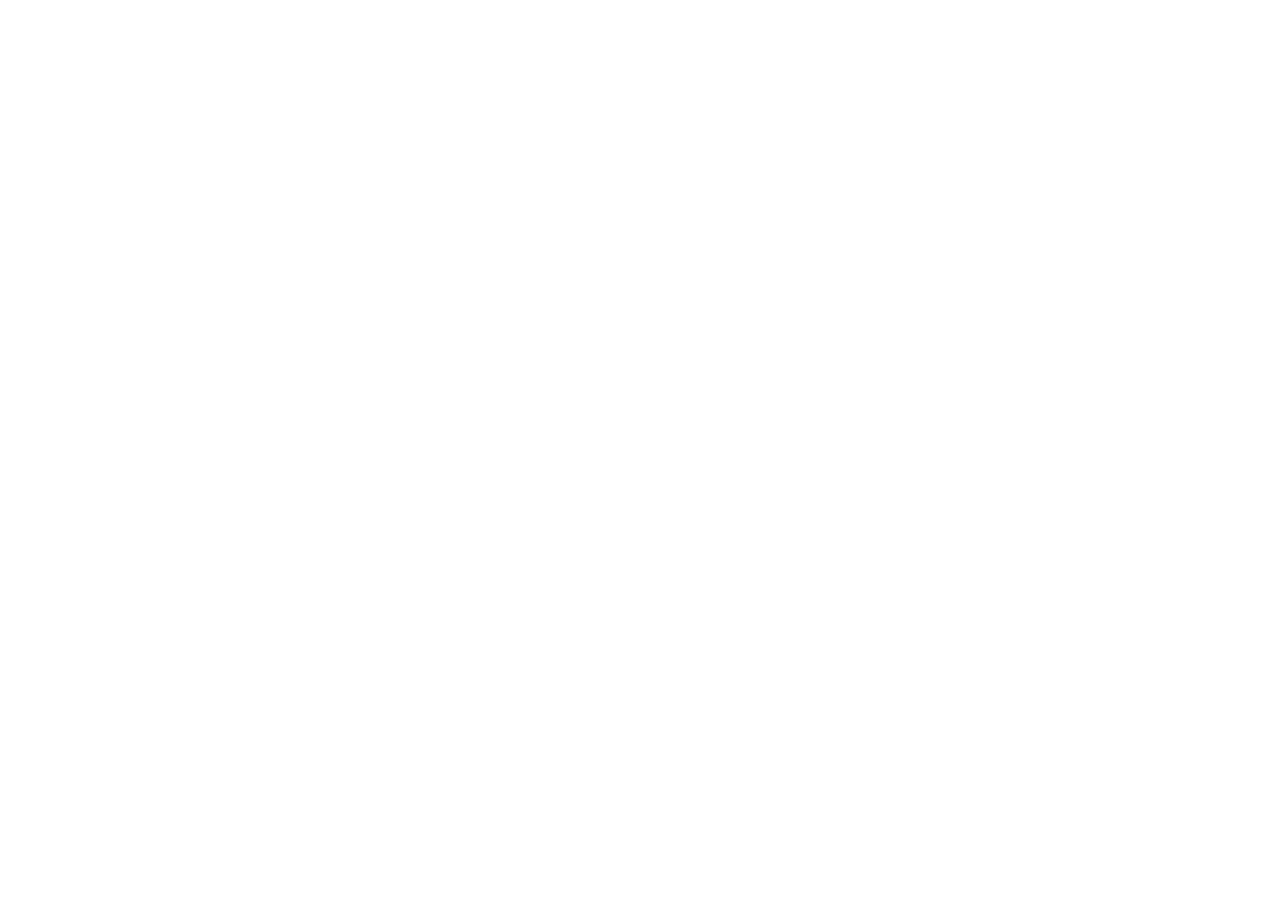
==== index.html @ d7f3b777 "Initial commit" ====
<!DOCTYPE html>
<html lang="en">

<head>
  <meta charset="UTF-8">
  <meta name="viewport" content="width=device-width, initial-scale=1.0">
  <title></title>
  <link rel="stylesheet" href="bootstrap-5.3.3-dist/bootstrap-5.3.3-dist/css/bootstrap.min.css">
  <link rel="stylesheet" href="css/style.min.css">
</head>
<body>
  
<script src="bootstrap-5.3.3-dist/bootstrap-5.3.3-dist/js/bootstrap.bundle.min.js"></script>
</body>
</html>
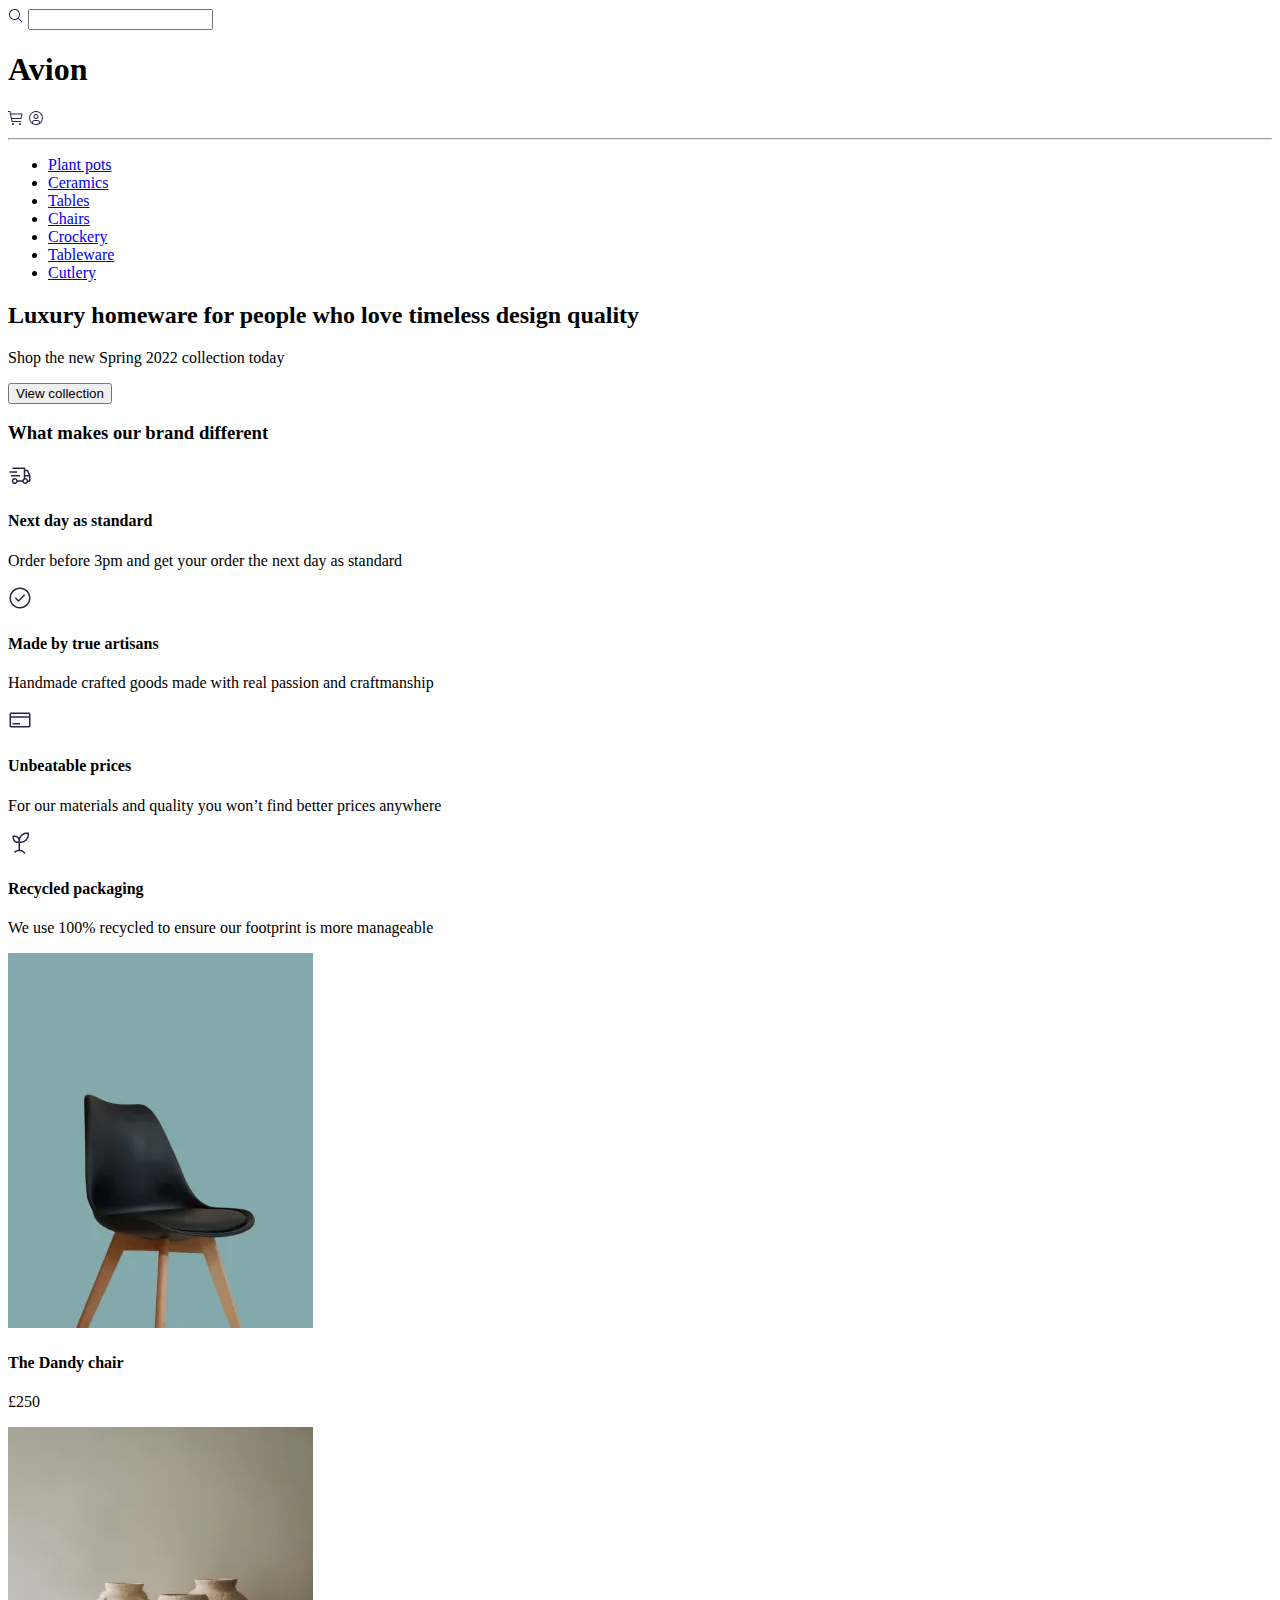
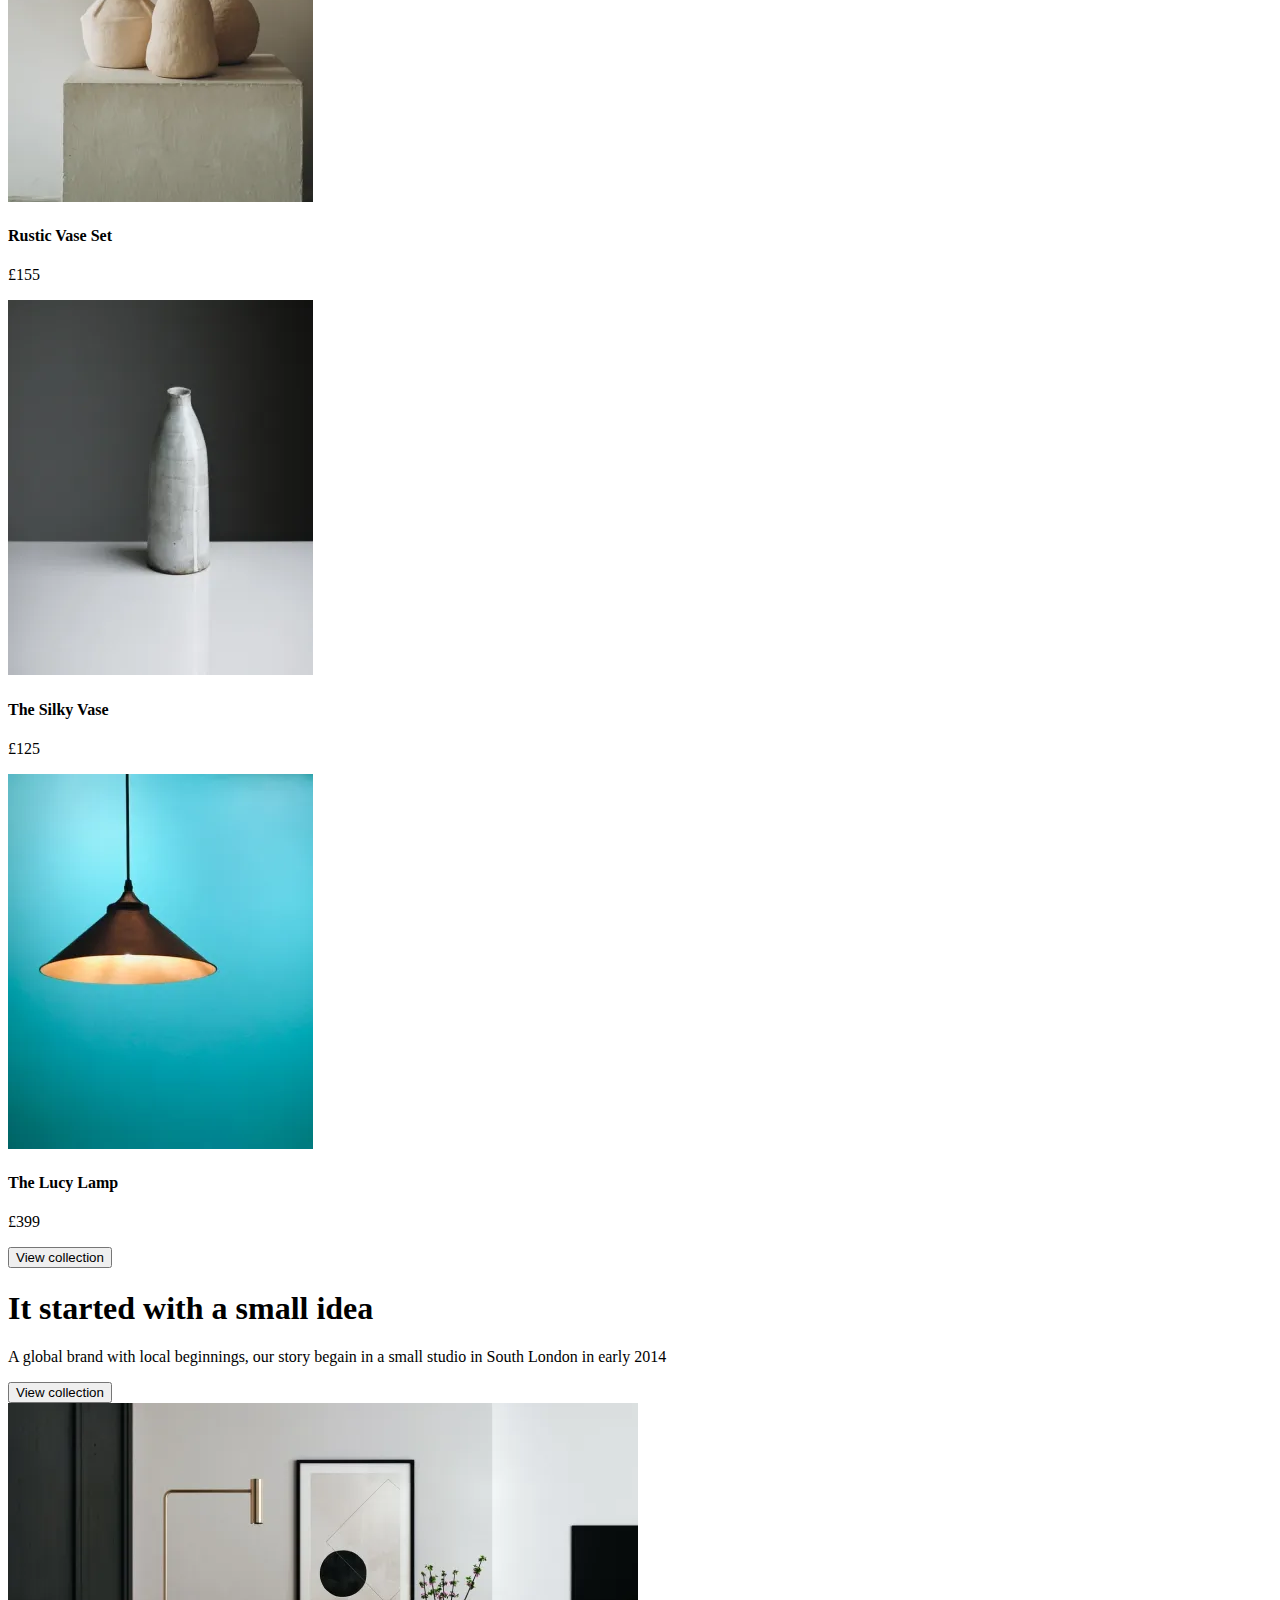
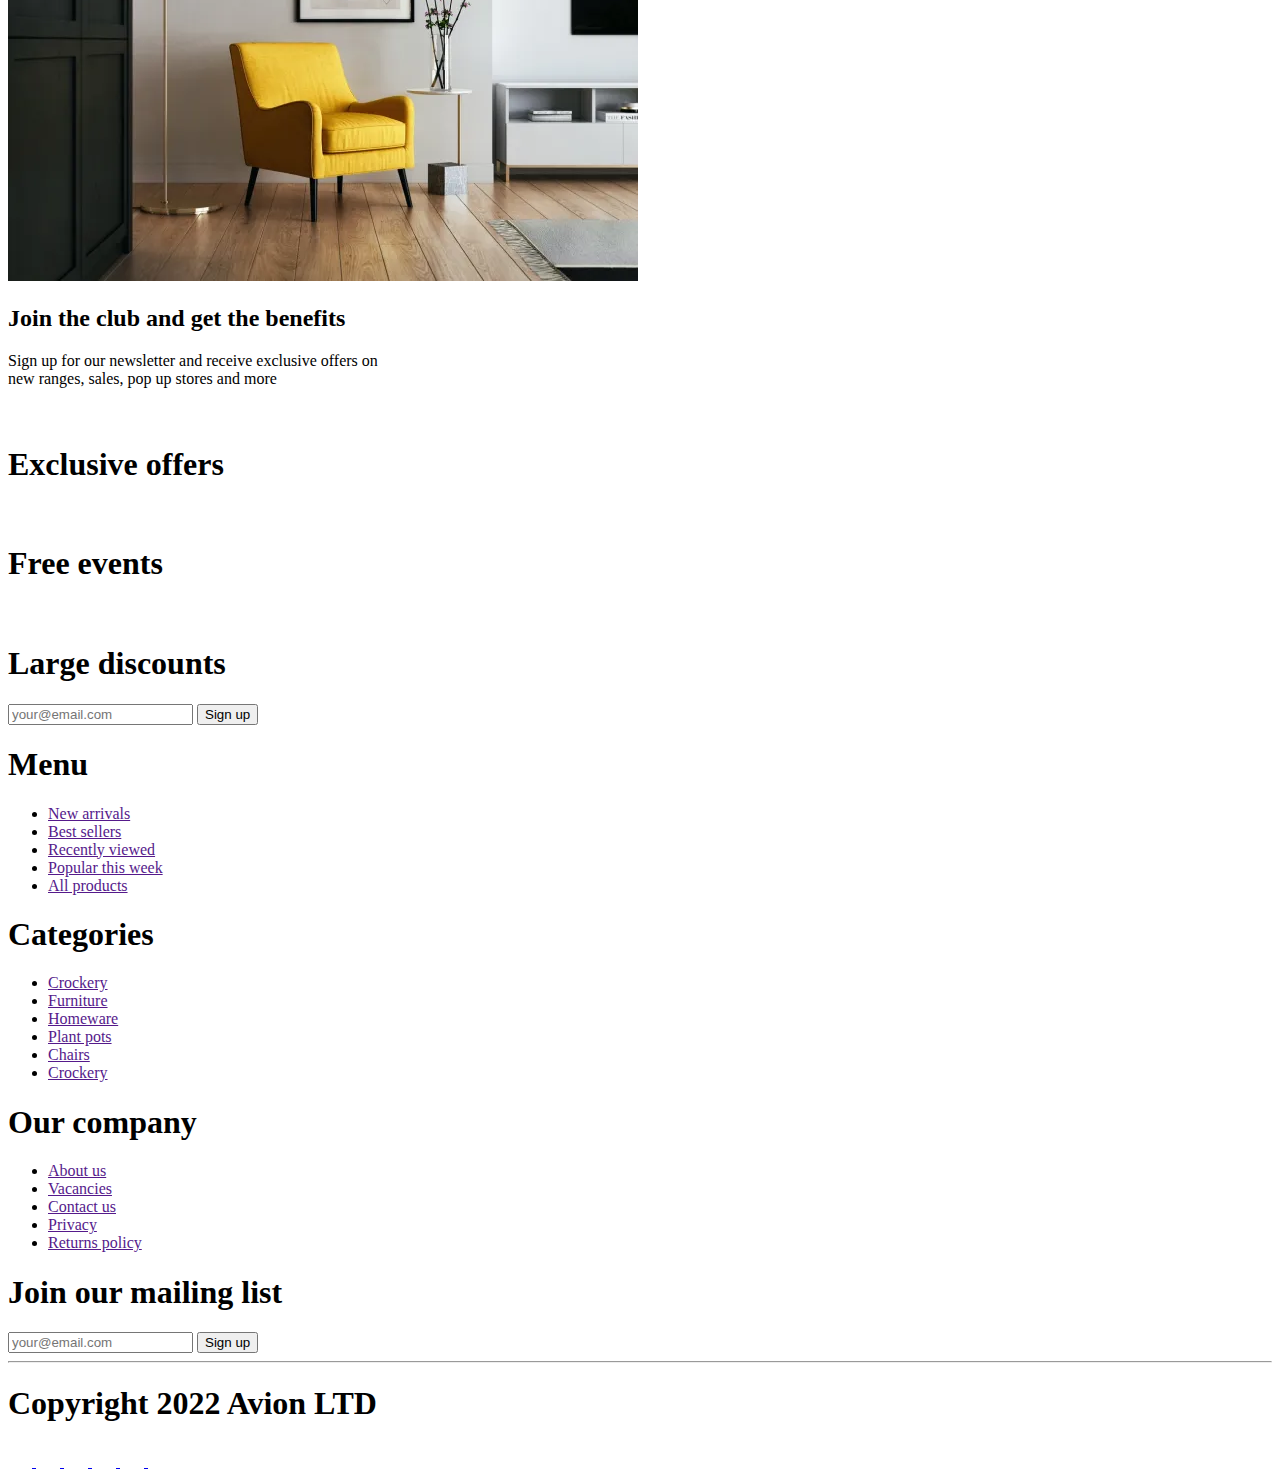
==== commit 6a0bcbf3: "all of them finished" ====
--- a/index.html
+++ b/index.html
@@ -4,12 +4,258 @@
 <head>
   <meta charset="UTF-8">
   <meta name="viewport" content="width=device-width, initial-scale=1.0">
-  <title></title>
+  <title>Avion</title>
+  <link rel="icon" type="image/x-icon" href="./static/images/jpeg/link-logo.jpg">
   <link rel="stylesheet" href="bootstrap-5.3.3-dist/bootstrap-5.3.3-dist/css/bootstrap.min.css">
   <link rel="stylesheet" href="css/style.min.css">
 </head>
 <body>
-  
+  <header>
+    <nav>
+      <div class="nav__top">
+        <div>
+          <img src="./static/images/svg/Search.svg" alt="search">
+          <input type="text">
+        </div>
+        <h1>Avion</h1>
+        <div>
+          <img src="./static/images/svg/Shopping--cart.svg" alt="Shopping-cart">
+          <img src="./static/images/svg/User--avatar.svg" alt="User-avatar">
+        </div>
+      </div>
+      <div class="nav__medium">
+        <hr>
+        <ul class="medium__menu">
+          <li>
+            <a href="#">Plant pots</a>
+          </li>
+          <li>
+            <a href="#">Ceramics</a>
+          </li>
+          <li>
+            <a href="#">Tables</a>
+          </li>
+          <li>
+            <a href="#">Chairs</a>
+          </li>
+          <li>
+            <a href="#">Crockery</a>
+          </li>
+          <li>
+            <a href="#">Tableware</a>
+          </li>
+          <li>
+            <a href="#">Cutlery</a>
+          </li>
+        </ul>
+      </div>
+      <div class="nav__bottom">
+        <div class="bottom__info">
+          <h2 class="info__name">Luxury homeware for people who love timeless design quality</h2>
+          <p class="info__desc">Shop the new Spring 2022 collection today</p>
+          <button class="info__button">View collection</button>
+        </div>
+      </div>
+    </nav>
+  </header>
+  <main>
+    <section>
+      <div class="card1">
+        <h3 class="card1__title">What makes our brand different</h3>
+        <div class="card1__cards">
+          <div class="cards__whole">
+            <img src="./static/images/svg/Delivery.svg" alt="delivery">
+            <h4 class="whole__name">Next day as standard</h4>
+            <p class="whole__desc">Order before 3pm and get your order the next day as standard</p>
+          </div>
+          <div class="cards__whole">
+            <img src="./static/images/svg/Checkmark--outline.svg" alt="checkmark">
+            <h4 class="whole__name">Made by true artisans</h4>
+            <p class="whole__desc">Handmade crafted goods made with real passion and craftmanship</p>
+          </div>
+          <div class="cards__whole">
+            <img src="./static/images/svg/Purchase.svg" alt="purchase">
+            <h4 class="whole__name">Unbeatable prices</h4>
+            <p class="whole__desc">For our materials and quality you won’t find better prices anywhere</p>
+          </div>
+          <div class="cards__whole">
+            <img src="./static/images/svg/Sprout.svg" alt="sprout">
+            <h4 class="whole__name">Recycled packaging</h4>
+            <p class="whole__desc">We use 100% recycled to ensure our footprint is more manageable</p>
+          </div>
+        </div>
+      </div>
+      <div class="card2">
+        <div class="card2__cards">
+          <div class="cards2">
+            <img src="./static/images/webp/card1.webp" alt="card1">
+            <h4 class="cards2__name">The Dandy chair</h4>
+            <p class="cards2__price">£250</p>
+          </div>
+          <div class="cards2">
+            <img src="./static/images/webp/card2.webp" alt="card2">
+            <h4 class="cards2__name">Rustic Vase Set</h4>
+            <p class="cards2__price">£155</p>
+          </div>
+          <div class="cards2">
+            <img src="./static/images/webp/card3.webp" alt="card3">
+            <h4 class="cards2__name">The Silky Vase</h4>
+            <p class="cards2__price">£125</p>
+          </div>
+          <div class="cards2">
+            <img src="./static/images/webp/card4.webp" alt="card4">
+            <h4 class="cards2__name">The Lucy Lamp</h4>
+            <p class="cards2__price">£399</p>
+          </div>
+        </div>
+        <button class="info__button">View collection</button>
+      </div>
+      <div class="card3">
+        <div class="card3__left">
+          <div class="left">
+            <h1 class="left__title">It started with a small idea</h1>
+            <p class="left__desc">A global brand with local beginnings, our story begain in a small studio in South London in early 2014</p>
+            <button class="left__button">View collection</button>
+          </div>
+        </div>
+        <img src="./static/images/webp/ImageBlock.webp" alt="ImageBlock">
+      </div>
+    </section>
+  </main>
+  <footer>
+    <div class="box1">
+      <div class="box1__top">
+        <h2 class="top__name">Join the club and get the benefits</h2>
+        <p class="top__desc">Sign up for our newsletter and receive exclusive offers on  <br>new ranges, sales, pop up stores and more</p>
+        <div class="top__benefits">
+          <div class="benefit">
+            <img src="./static/images/svg/Checkmark--filled.svg" alt="checkmark">
+            <h1>Exclusive offers</h1>
+          </div>
+          <div class="benefit">
+            <img src="./static/images/svg/Checkmark--filled.svg" alt="checkmark">
+            <h1>Free events</h1>
+          </div>
+          <div class="benefit">
+            <img src="./static/images/svg/Checkmark--filled.svg" alt="checkmark">
+            <h1>Large discounts</h1>
+          </div>
+        </div>
+      </div>
+      <div class="box1__bottom">
+        <input class="bottom__input" type="email" placeholder="your@email.com">
+        <button class="bottom__button">Sign up</button>
+      </div>
+    </div>
+    <div class="box2">
+      <div class="box2__top">
+        <div class="top__menus">
+          <div class="menu">
+            <h1 class="menu__title">Menu</h1>
+            <div class="title__categories">
+              <ul class="categorie">
+                <li>
+                  <a class="categorie__info" href="">New arrivals</a>
+                </li>
+                <li>
+                  <a class="categorie__info" href="">Best sellers</a>
+                </li>
+                <li>
+                  <a class="categorie__info" href="">Recently viewed</a>
+                </li>
+                <li>
+                  <a class="categorie__info" href="">Popular this week</a>
+                </li>
+                <li>
+                  <a class="categorie__info" href="">All products</a>
+                </li>
+            </ul>
+            </div>
+          </div>
+          <div class="menu">
+            <h1 class="menu__title">Categories</h1>
+            <div class="title__categories">
+              <ul class="categorie">
+                <li>
+                  <a class="categorie__info" href="">Crockery</a>
+                </li>
+                <li>
+                  <a class="categorie__info" href="">Furniture</a>
+                </li>
+                <li>
+                  <a class="categorie__info" href="">Homeware</a>
+                </li>
+                <li>
+                  <a class="categorie__info" href="">Plant pots</a>
+                </li>
+                <li>
+                  <a class="categorie__info" href="">Chairs</a>
+                </li>
+                <li>
+                  <a class="categorie__info" href="">Crockery</a>
+                </li>
+              </ul>
+            </div>
+          </div>
+          <div class="menu">
+            <h1 class="menu__title">Our company</h1>
+            <div class="title__categories">
+              <ul class="categorie">
+                <li>
+                  <a class="categorie__info" href="">About us</a>
+                </li>
+                <li>
+                  <a class="categorie__info" href="">Vacancies</a>
+                </li>
+                <li>
+                  <a class="categorie__info" href="">Contact us</a>
+                </li>
+                <li>
+                  <a class="categorie__info" href="">Privacy</a>
+                </li>
+                <li>
+                  <a class="categorie__info" href="">Returns policy</a>
+                </li>
+              </ul>
+            </div>
+          </div>
+        </div>
+        <div class="top__login">
+          <h1 class="login__title">Join our mailing list</h1>
+          <div class="searchs">
+            <input class="search" type="email" placeholder="your@email.com">
+            <button class="searchs__button">Sign up</button>
+          </div>
+        </div>
+      </div>
+      <div class="box2__bottom">
+        <hr>
+        <div class="box2__info">
+          <h1 class="box2__info--name">Copyright 2022 Avion LTD</h1>
+          <div class="box2__info--linkss">
+            <a class="links" href="/">
+              <img src="./static/images/svg/linkedin.svg" alt="linkedin">
+            </a>
+            <a class="links" href="/">
+              <img src="./static/images/svg/facebook.svg" alt="faceebook">
+            </a>
+            <a class="links" href="/">
+              <img src="./static/images/svg/instagram.svg" alt="instagram">
+            </a>
+            <a class="links" href="/">
+              <img src="./static/images/svg/skype.svg" alt="skype">
+            </a>
+            <a class="links" href="/">
+              <img src="./static/images/svg/twitter.svg" alt="twitter">
+            </a>
+            <a class="links" href="/">
+              <img src="./static/images/svg/pinterest.svg" alt="pinterest">
+            </a>
+          </div>
+        </div>
+      </div>
+    </div>
+  </footer>
 <script src="bootstrap-5.3.3-dist/bootstrap-5.3.3-dist/js/bootstrap.bundle.min.js"></script>
 </body>
-</html>
+</html>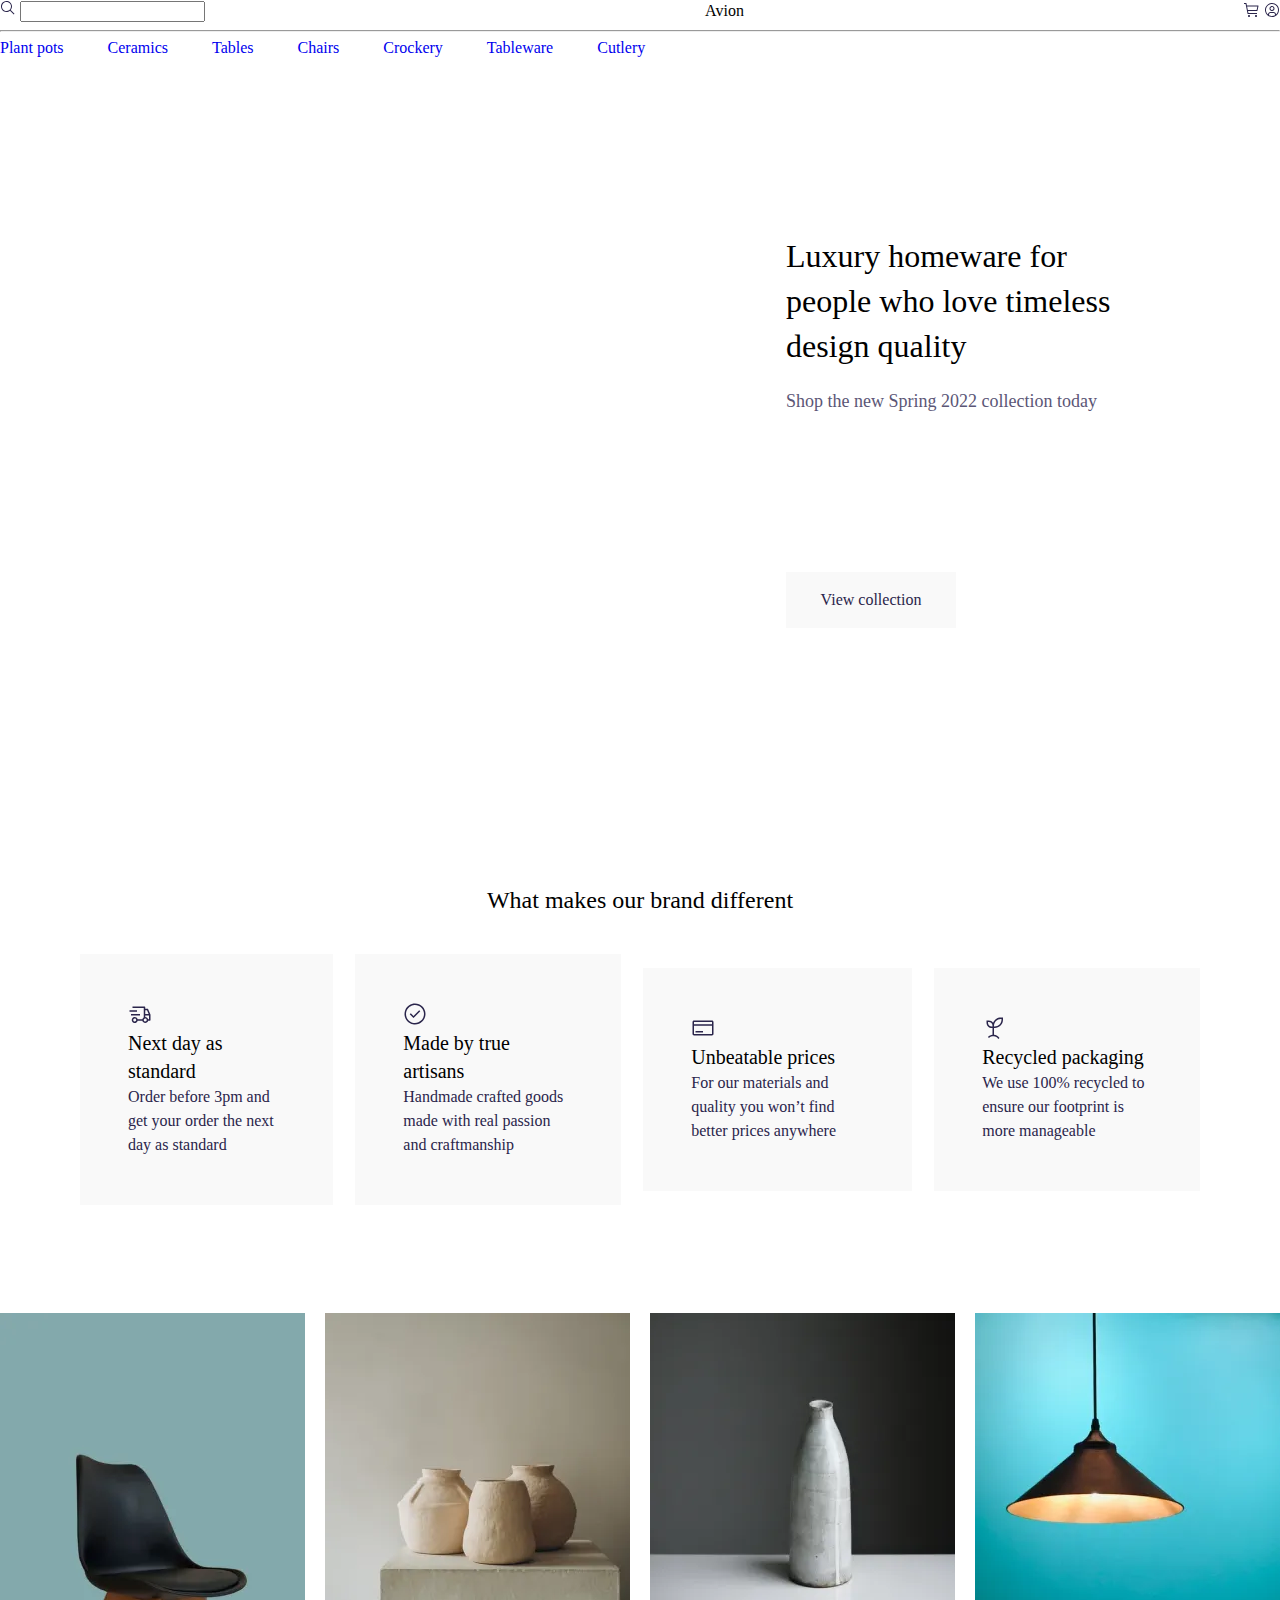
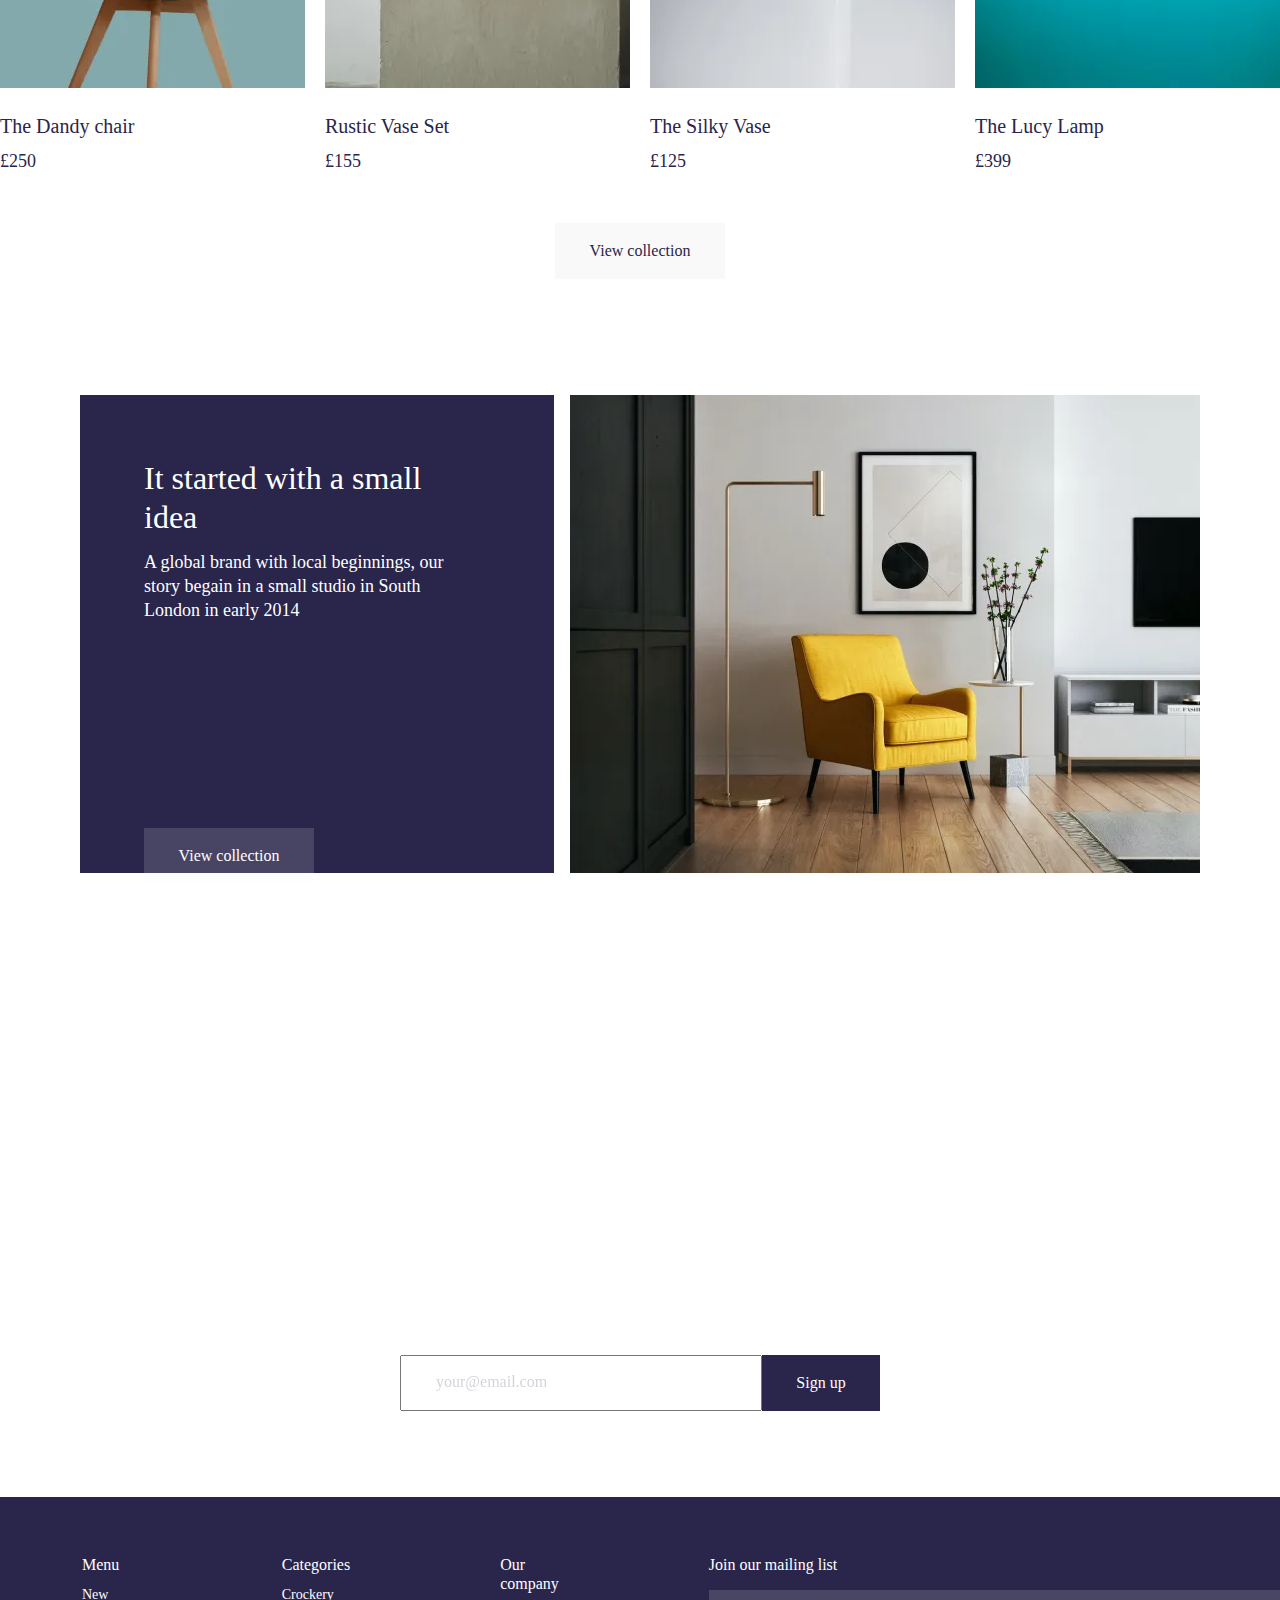
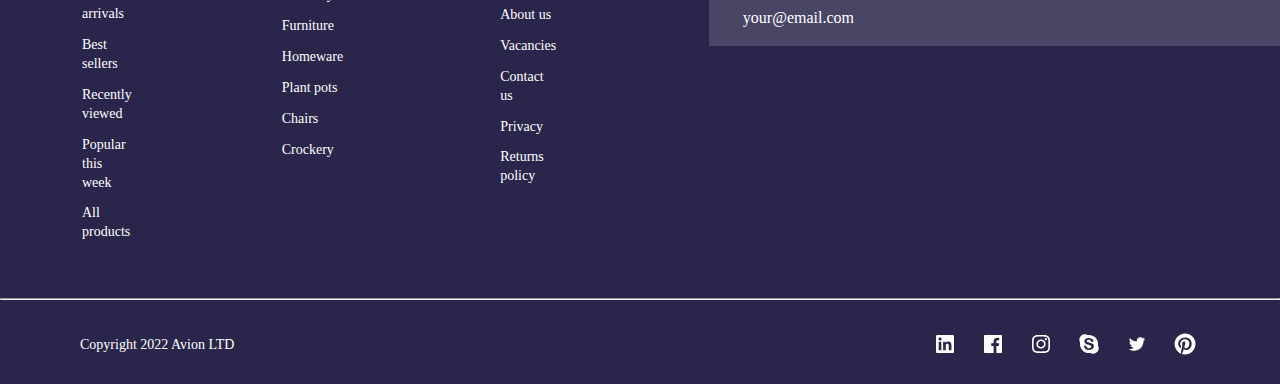
==== commit beccad84: "all of them finished" ====
--- a/index.html
+++ b/index.html
@@ -8,6 +8,7 @@
   <link rel="icon" type="image/x-icon" href="./static/images/jpeg/link-logo.jpg">
   <link rel="stylesheet" href="bootstrap-5.3.3-dist/bootstrap-5.3.3-dist/css/bootstrap.min.css">
   <link rel="stylesheet" href="css/style.min.css">
+  <link rel="stylesheet" href="./min.css">
 </head>
 <body>
   <header>
--- a/min.css
+++ b/min.css
@@ -0,0 +1 @@
+a{text-decoration:none}ul{list-style:none}header .nav__top{display:flex;align-items:center;justify-content:space-between}header .medium__menu{display:flex;align-items:center;gap:44px;text-align:center}header .nav__bottom{background-image:url(https://fastly.picsum.photos/id/866/1440/704.jpg?hmac=eDd3BSGRVkKI5vEROdkd8reEKP5X6rWzuooJuUrnKqo);padding:130px 80px 130px 730px;background-size:cover}header .bottom__info{padding:48px 61px 46px 56px;background:#fff}header .info__name{font-family:"Clash Display";font-size:32px;font-weight:400;line-height:44.8px;margin-bottom:20px}header .info__desc{font-family:"Satoshi";font-size:18px;font-weight:400;line-height:27px;margin-bottom:157px;color:#5b5676}main .card1{padding:80px}main .card1 .card1__title{font-family:"Clash Display";font-size:24px;font-weight:400;line-height:33.6px;text-align:center}main .card1 .card1__cards{display:flex;align-items:center;gap:22px;margin-top:36px}main .card1 .cards__whole{background:#f9f9f9;padding:48px;cursor:pointer}main .card1 .cards__whole:hover{background-color:#e7e5e5}main .card1 .whole__name{font-family:"Clash Display";font-size:20px;font-weight:400;line-height:28px;text-align:left}main .card1 .whole__desc{font-family:"Satoshi";font-size:16px;font-weight:400;line-height:24px;text-align:left;color:#2a254b}main .card2{display:flex;align-items:center;flex-direction:column;padding:28px 80px 56px 80px}main .card2 .card2__cards{display:flex;align-items:center;gap:20px;margin-bottom:48px}main .card2 .cards2__name{font-family:"Clash Display";font-size:20px;font-weight:400;line-height:28px;color:#2a254b;margin-top:24px}main .card2 .cards2{display:flex;flex-direction:column;cursor:pointer}main .card2 .cards2:hover{background-color:#e7e5e5}main .card2 .cards2__price{font-family:"Satoshi";font-size:18px;font-weight:400;line-height:27px;color:#2a254b;margin-top:8px}main .card3{display:flex;align-items:start;gap:16px;padding:60px 80px}main .card3 .card3__left{width:634px;height:478px;background:#2a254b;color:#fff}main .card3 .left{padding:64px 75px 54px 64px}main .card3 .left__title{font-family:"Clash Display";font-size:32px;font-weight:400;line-height:39.36px}main .card3 .left__desc{font-family:"Satoshi";font-size:18px;font-weight:400;line-height:24.3px;margin-top:12px}footer .box1{display:flex;flex-direction:column;align-items:center;background-size:cover;background-image:url(https://fastly.picsum.photos/id/417/1440/444.jpg?blur=5&hmac=gjj5DKJfg815Bcv80H4zrW1w95CCMTrO4pkEM6EVSKA)}footer .box1 .box1__top{color:#fff;padding:97px 473px 40px 473px}footer .box1 .box1__top .top__name{font-family:"Clash Display";font-size:32px;font-weight:400;line-height:44.8px;text-align:center}footer .box1 .box1__top .top__desc{font-family:"Satoshi";font-size:18px;font-weight:400;line-height:27px;margin-top:12px;text-align:center}footer .box1 .box1__top .top__benefits{display:flex;align-items:center;gap:36px;margin-top:30px}footer .box1 .box1__top .top__benefits .benefit{display:flex;align-items:center;gap:8px}footer .box1 .box1__bottom{display:flex;padding:40px 484px 86px 484px;width:Fixed 472px;height:56px}footer .box1 .box1__bottom .bottom__input{width:354px;cursor:pointer}footer .box1 .box1__bottom input::-moz-placeholder{font-family:"Satoshi";font-size:16px;font-weight:400;line-height:21.6px;color:#2a254b;opacity:20%;text-align:left;padding:17px 32px}footer .box1 .box1__bottom input::placeholder{font-family:"Satoshi";font-size:16px;font-weight:400;line-height:21.6px;color:#2a254b;opacity:20%;text-align:left;padding:17px 32px}footer .box1 .box1__bottom .bottom__button{width:118px;padding:16px 32px 16px 32px;gap:10px;background:#2a254b;color:#fff;font-family:"Satoshi";font-size:16px;font-weight:400;line-height:24px;border:none;cursor:pointer}footer .box1 .box1__bottom .bottom__button:hover{background-color:#5b5676}footer .box2{display:flex;flex-direction:column;background:#2a254b;color:#fff}footer .box2 .box2__top{display:flex;padding:58px 83px 48px 82px;gap:150px}footer .box2 .box2__top .top__menus{display:flex;gap:150px}footer .box2 .box2__top .top__menus .menu{display:flex;flex-direction:column;gap:12px}footer .box2 .box2__top .top__menus .menu .menu__title{font-family:"Clash Display";font-size:16px;font-weight:400;line-height:19.68px}footer .box2 .box2__top .top__menus .menu .title__categories .categorie{cursor:pointer;display:flex;flex-direction:column;gap:12px}footer .box2 .box2__top .top__menus .menu .title__categories .categorie li .categorie__info{color:#fff;font-family:"Satoshi";font-size:14px;font-weight:400;line-height:18.9px}footer .box2 .box2__top .top__menus .menu .title__categories .categorie li .categorie__info:hover{text-decoration:underline}footer .box2 .box2__top .top__login{display:flex;flex-direction:column;gap:16px}footer .box2 .box2__top .top__login .login__title{font-family:"Clash Display";font-size:16px;font-weight:400;line-height:19.68px}footer .box2 .box2__top .top__login .searchs{display:flex;height:56px}footer .box2 .box2__top .top__login .searchs .search{width:627px;background:rgba(255,255,255,.1490196078);border:none;cursor:pointer}footer .box2 .box2__top .top__login .searchs .search:hover{background-color:#757188;border:#5b5676 1px solid}footer .box2 .box2__top .top__login .searchs input::-moz-placeholder{font-family:"Satoshi";font-size:16px;font-weight:400;line-height:21.6px;color:#fff;padding:17px 32px}footer .box2 .box2__top .top__login .searchs input::placeholder{font-family:"Satoshi";font-size:16px;font-weight:400;line-height:21.6px;color:#fff;padding:17px 32px}footer .box2 .box2__top .top__login .searchs .searchs__button{width:118px;padding:16px 32px 16px 32px;gap:10px;font-family:"Satoshi";font-size:16px;font-weight:400;line-height:24px;border:none;cursor:pointer}footer .box2 .box2__top .top__login .searchs .searchs__button:hover{background-color:#5b5676;border:#fff 1px solid}footer .box2 .box2__bottom .box2__info{display:flex;align-items:center;padding:24px 83px 25px 80px;justify-content:space-between}footer .box2 .box2__bottom .box2__info .box2__info--name{font-family:"Satoshi";font-size:14px;font-weight:400;line-height:18.9px}footer .box2 .box2__bottom .box2__info .box2__info--linkss{display:flex;align-items:center;gap:24px}footer .box2 .box2__bottom .box2__info .box2__info--linkss .links:hover{border:#757188 2px solid}html,body,div,span,applet,object,iframe,h1,h2,h3,h4,h5,h6,p,blockquote,pre,a,abbr,acronym,address,big,cite,code,del,dfn,em,img,ins,kbd,q,s,samp,small,strike,strong,sub,sup,tt,var,b,u,i,center,dl,dt,dd,ol,ul,li,fieldset,form,label,legend,table,caption,tbody,tfoot,thead,tr,th,td,article,aside,canvas,details,embed,figure,figcaption,footer,header,hgroup,main,menu,nav,output,ruby,section,summary,time,mark,audio,video{margin:0;padding:0;border:0;font-size:100%;font:inherit;vertical-align:baseline}article,aside,details,figcaption,figure,footer,header,hgroup,main,menu,nav,section{display:block}*[hidden]{display:none}body{line-height:1}menu,ol,ul{list-style:none}blockquote,q{quotes:none}blockquote:before,blockquote:after,q:before,q:after{content:"";content:none}table{border-collapse:collapse;border-spacing:0}.info__button{width:170px;height:56px;border:none;background:#f9f9f9;padding:16px 32px 16px 32px;gap:10px;font-family:"Satoshi";font-size:16px;font-weight:400;line-height:24px;cursor:pointer;color:#2a254b}.info__button:hover{border:#5b5676 1px solid}.left__button{width:170px;height:56px;padding:16px 32px 16px 32px;background:rgba(249,249,249,.1490196078);color:#fff;border:none;font-family:"Satoshi";font-size:16px;font-weight:400;line-height:24px;cursor:pointer;margin-top:205px}.left__button:hover{border:#fff 1px solid}/*# sourceMappingURL=style.min.css.map */
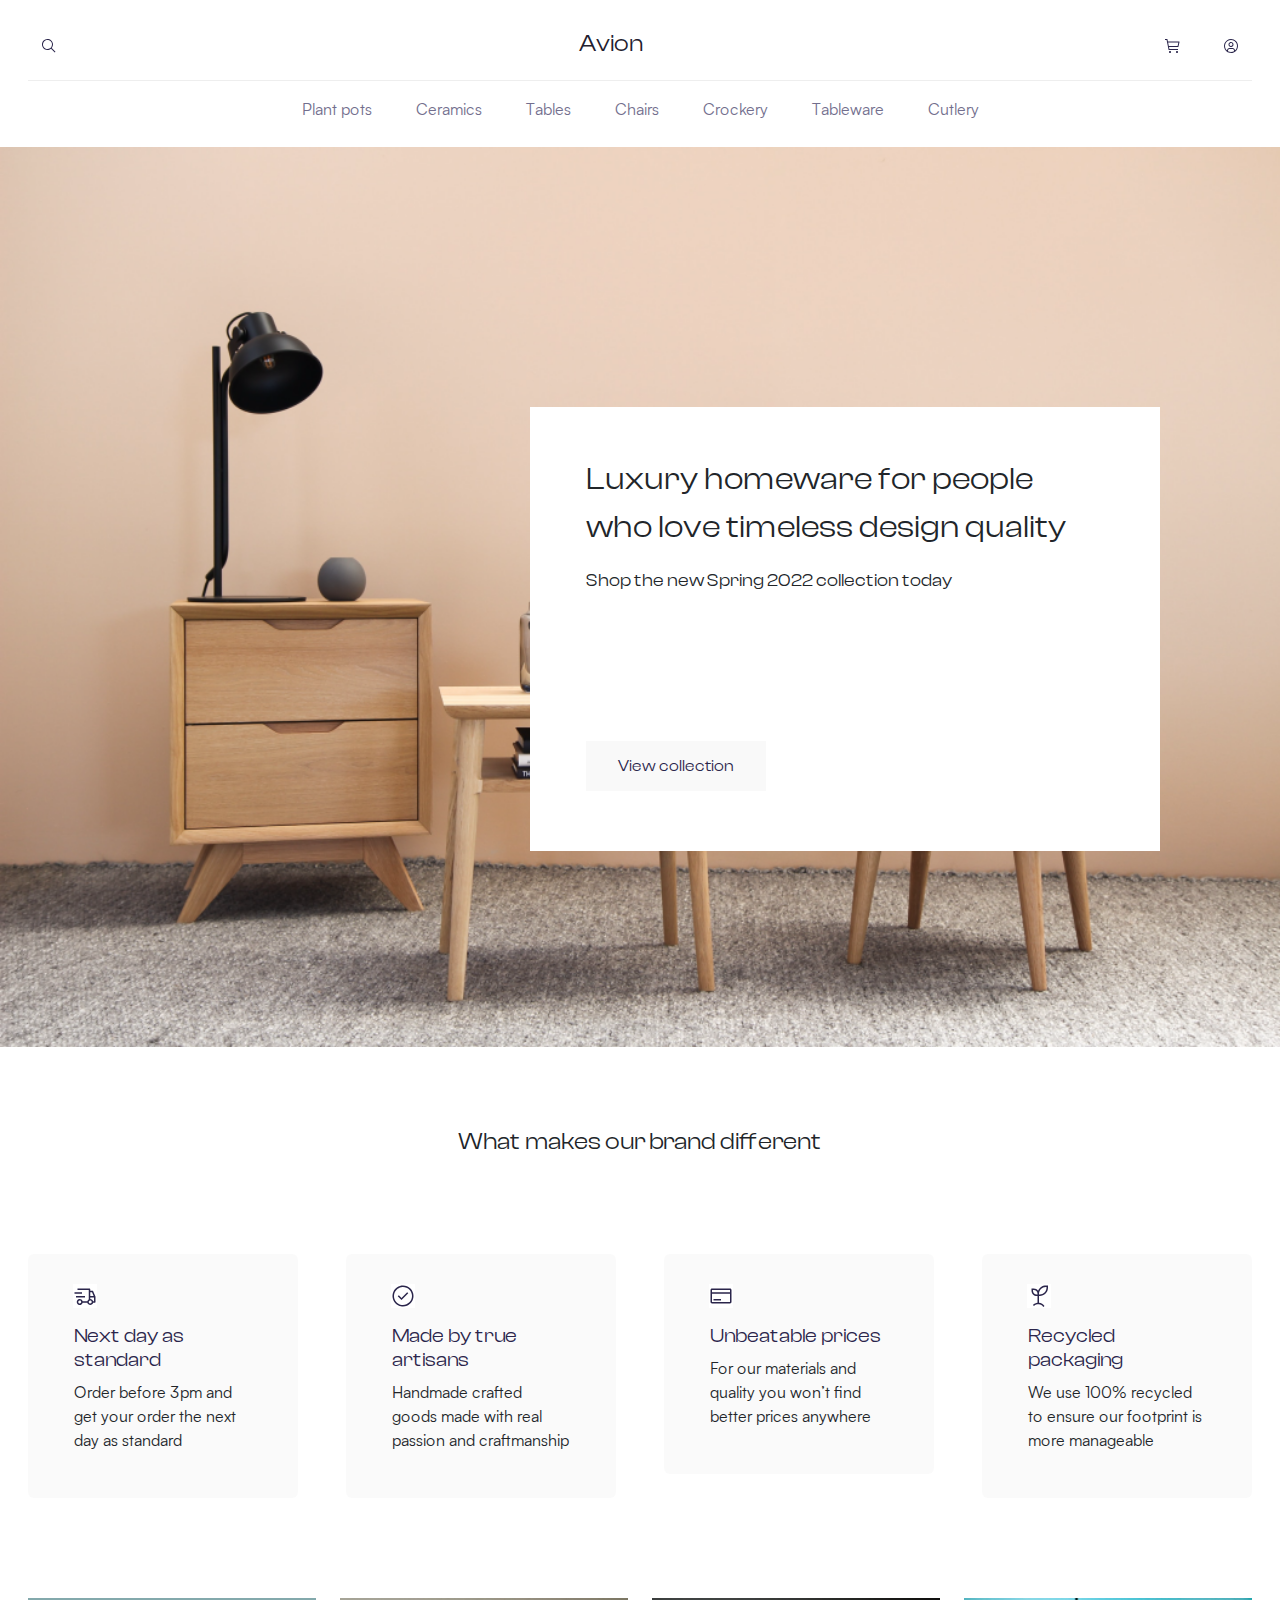
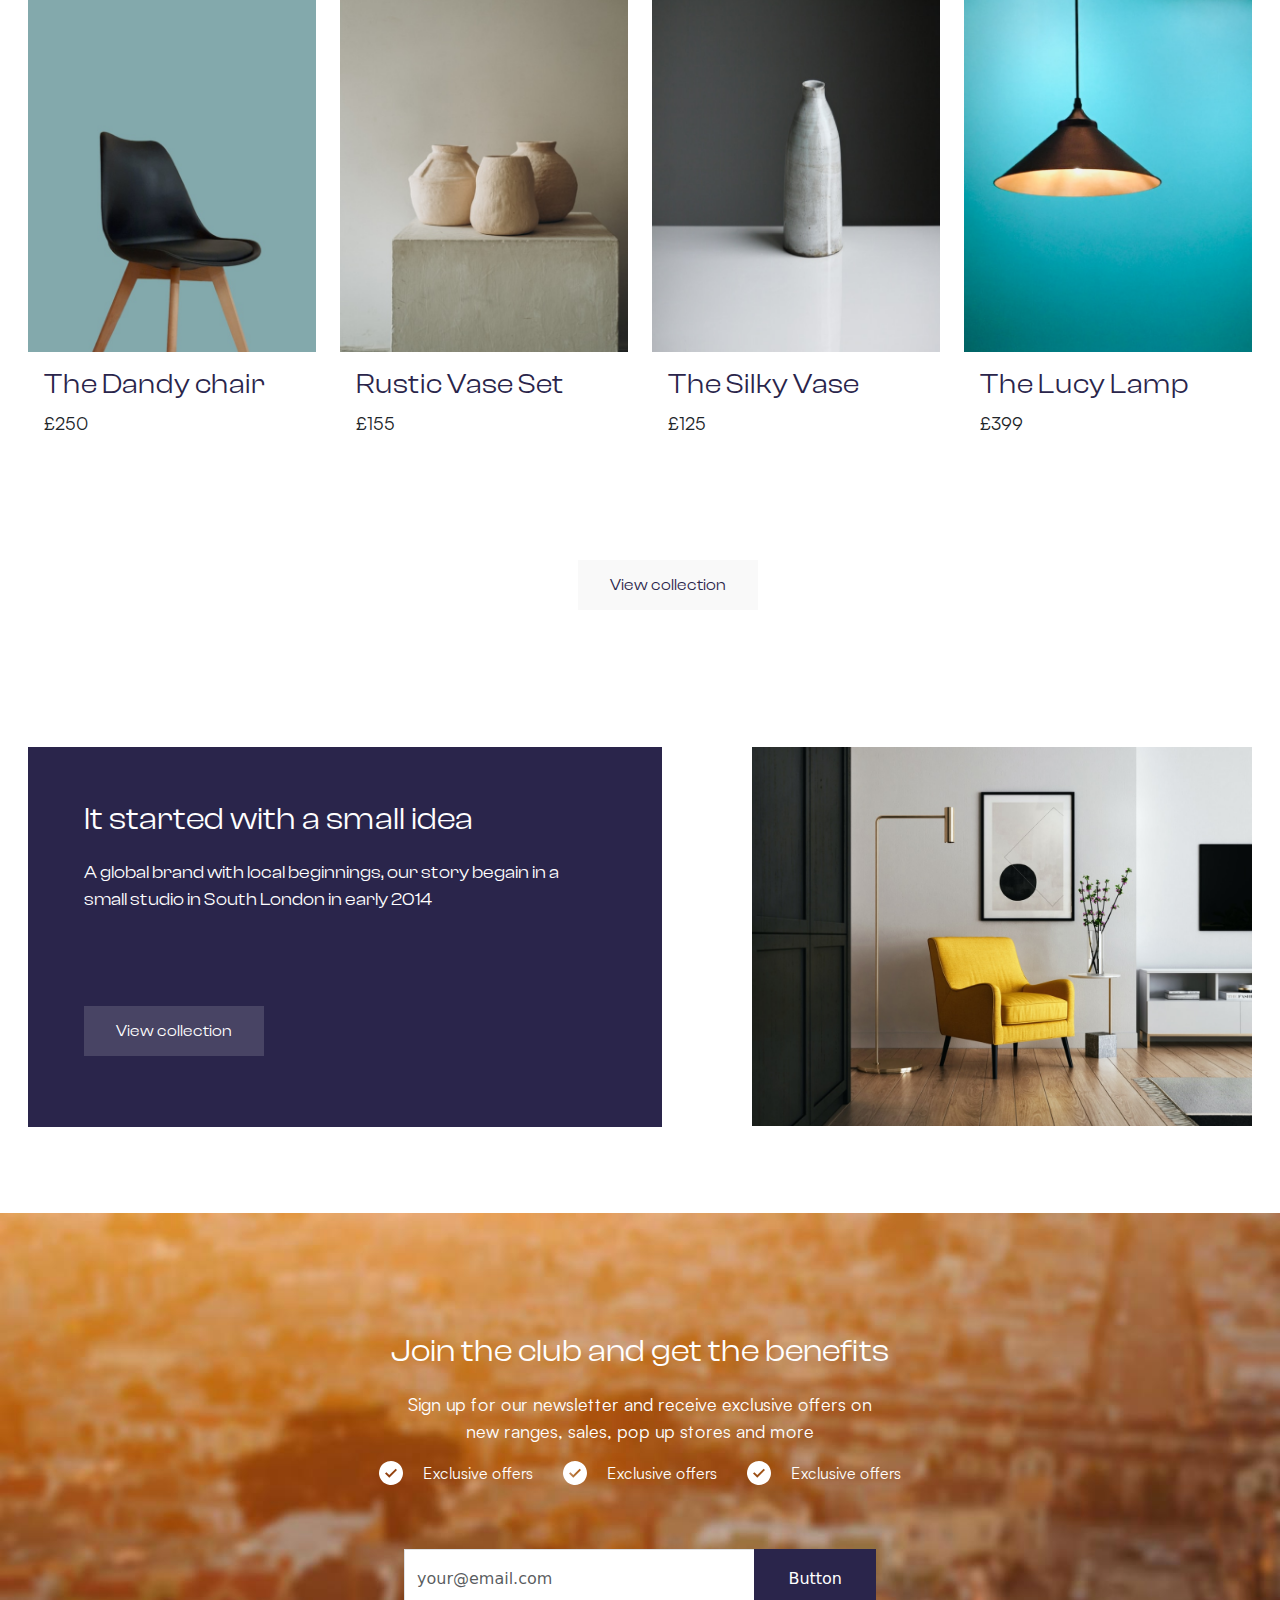
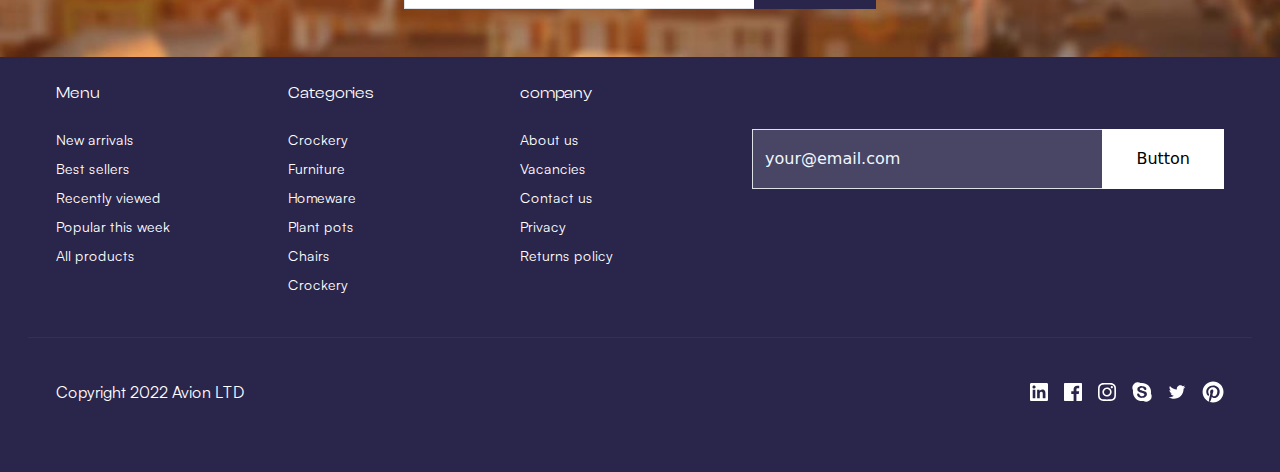
==== commit e1c832b1: "changed" ====
--- a/index.html
+++ b/index.html
@@ -1,262 +1,706 @@
 <!DOCTYPE html>
 <html lang="en">
+  <head>
+    <meta charset="UTF-8" />
+    <meta name="viewport" content="width=device-width, initial-scale=1.0" />
+    <title>Avion</title>
+    <link rel="icon" type="image/x-icon" href="static/img/png/letter-a.png" />
+    <link rel="stylesheet" href="bootstrap-5.3.3-dist/css/bootstrap.min.css" />
+    <link rel="stylesheet" href="css/style.css" />
+  </head>
 
-<head>
-  <meta charset="UTF-8">
-  <meta name="viewport" content="width=device-width, initial-scale=1.0">
-  <title>Avion</title>
-  <link rel="icon" type="image/x-icon" href="./static/images/jpeg/link-logo.jpg">
-  <link rel="stylesheet" href="bootstrap-5.3.3-dist/bootstrap-5.3.3-dist/css/bootstrap.min.css">
-  <link rel="stylesheet" href="css/style.min.css">
-  <link rel="stylesheet" href="./min.css">
-</head>
-<body>
-  <header>
-    <nav>
-      <div class="nav__top">
-        <div>
-          <img src="./static/images/svg/Search.svg" alt="search">
-          <input type="text">
+  <body>
+    <header>
+      <nav>
+        <div class="container">
+          <div class="nav_top d-flex justify-content-between">
+            <div class="nav_top_left">
+              <!-- Button trigger modal -->
+              <button
+                type="button"
+                class="btn"
+                data-bs-toggle="modal"
+                data-bs-target="#exampleModal"
+              >
+                <img src="static/img/svg/Search.svg" alt="logo" />
+              </button>
+
+              <!-- Modal -->
+              <div
+                class="modal fade"
+                id="exampleModal"
+                tabindex="-1"
+                aria-labelledby="exampleModalLabel"
+                aria-hidden="true"
+              >
+                <div class="modal-dialog">
+                  <div class="modal-content">
+                    <div class="modal-header">
+                      <h1 class="modal-title fs-5" id="exampleModalLabel">
+                        Search
+                      </h1>
+                      <button
+                        type="button"
+                        class="btn-close"
+                        data-bs-dismiss="modal"
+                        aria-label="Close"
+                      ></button>
+                    </div>
+                    <div class="modal-body">
+                      <form class="row g-3">
+                        <div class="col-md-12">
+                          <label for="inputEmail4" class="form-label"
+                            >Search</label
+                          >
+                          <input
+                            type="search"
+                            class="form-control"
+                            id="inputEmail4"
+                          />
+                        </div>
+                        <div class="col-12">
+                          <button type="Search" class="btn btn-primary">
+                            Search
+                          </button>
+                        </div>
+                      </form>
+                    </div>
+                  </div>
+                </div>
+              </div>
+            </div>
+            <div class="nav_top_center">
+              <a href="#">Avion</a>
+            </div>
+            <div class="nav_top_right d-flex gap-3">
+              <div class="top_right_left">
+                <div
+                  class="modal fade"
+                  id="exampleModalToggle"
+                  aria-hidden="true"
+                  aria-labelledby="exampleModalToggleLabel"
+                  tabindex="-1"
+                >
+                  <div class="modal-dialog modal-dialog-centered">
+                    <div class="modal-content">
+                      <div class="modal-header">
+                        <h1
+                          class="modal-title fs-5"
+                          id="exampleModalToggleLabel"
+                        >
+                          Modal 1
+                        </h1>
+                        <button
+                          type="button"
+                          class="btn-close"
+                          data-bs-dismiss="modal"
+                          aria-label="Close"
+                        ></button>
+                      </div>
+                      <div class="modal-body">
+                        Show a second modal and hide this one with the button
+                        below.
+                      </div>
+                      <div class="modal-footer">
+                        <button
+                          class="btn btn-primary"
+                          data-bs-target="#exampleModalToggle2"
+                          data-bs-toggle="modal"
+                        >
+                          Open second modal
+                        </button>
+                      </div>
+                    </div>
+                  </div>
+                </div>
+                <button
+                  class="btn"
+                  data-bs-target="#exampleModalToggle"
+                  data-bs-toggle="modal"
+                >
+                  <img
+                    src="static/img/svg/Shopping--cart.svg"
+                    alt="shopping_logo"
+                  />
+                </button>
+              </div>
+              <div class="top_right_right">
+                <!-- Button trigger modal -->
+                <button
+                  type="button"
+                  class="btn"
+                  data-bs-toggle="modal"
+                  data-bs-target="#staticBackdrop"
+                >
+                  <img src="static/img/svg/User--avatar.svg" alt="user" />
+                </button>
+
+                <!-- Modal -->
+                <div
+                  class="modal fade"
+                  id="staticBackdrop"
+                  data-bs-backdrop="static"
+                  data-bs-keyboard="false"
+                  tabindex="-1"
+                  aria-labelledby="staticBackdropLabel"
+                  aria-hidden="true"
+                >
+                  <div class="modal-dialog">
+                    <div class="modal-content">
+                      <div class="modal-header">
+                        <h1 class="modal-title fs-5" id="staticBackdropLabel">
+                          Sign up
+                        </h1>
+                        <button
+                          type="button"
+                          class="btn-close"
+                          data-bs-dismiss="modal"
+                          aria-label="Close"
+                        ></button>
+                      </div>
+                      <div class="modal-body">
+                        <form>
+                          <div class="row mb-3">
+                            <label
+                              for="inputEmail3"
+                              class="col-sm-2 col-form-label"
+                              >Email</label
+                            >
+                            <div class="col-sm-10">
+                              <input
+                                type="email"
+                                class="form-control"
+                                id="inputEmail3"
+                              />
+                            </div>
+                          </div>
+                          <div class="row mb-3">
+                            <label
+                              for="inputPassword3"
+                              class="col-sm-2 col-form-label"
+                              >Password</label
+                            >
+                            <div class="col-sm-10">
+                              <input
+                                type="password"
+                                class="form-control"
+                                id="inputPassword3"
+                              />
+                            </div>
+                          </div>
+                          <div class="row mb-3">
+                            <div class="col-sm-10 offset-sm-2">
+                              <div class="form-check">
+                                <input
+                                  class="form-check-input"
+                                  type="checkbox"
+                                  id="gridCheck1"
+                                />
+                                <label
+                                  class="form-check-label"
+                                  for="gridCheck1"
+                                >
+                                  Example checkbox
+                                </label>
+                              </div>
+                            </div>
+                          </div>
+                          <button type="submit" class="btn btn-primary">
+                            Sign in
+                          </button>
+                        </form>
+                      </div>
+                    </div>
+                  </div>
+                </div>
+              </div>
+            </div>
+          </div>
+          <hr style="color: rgba(26, 25, 25, 0.3)" />
+          <div class="nav_bottom d-flex justify-content-center">
+            <a href="#">Plant pots</a>
+            <a href="#">Ceramics</a>
+            <a href="#">Tables</a>
+            <a href="#">Chairs</a>
+            <a href="#">Crockery</a>
+            <a href="#">Tableware</a>
+            <a href="#">Cutlery</a>
+          </div>
+          <nav class="navbar bg-body fixed-top">
+            <div class="container-fluid">
+              <a class="navbar-brand" href="#">Avion</a>
+              <div class="">
+                <button
+                  type="button"
+                  class="btn"
+                  data-bs-toggle="modal"
+                  data-bs-target="#exampleModal"
+                >
+                  <img src="static/img/svg/Search.svg" alt="logo" />
+                </button>
+                <button
+                  class="navbar-toggler"
+                  type="button"
+                  data-bs-toggle="offcanvas"
+                  data-bs-target="#offcanvasNavbar"
+                  aria-controls="offcanvasNavbar"
+                  aria-label="Toggle navigation"
+                >
+                  <span class="navbar-toggler-icon"></span>
+                </button>
+              </div>
+              <div
+                class="offcanvas offcanvas-end"
+                tabindex="-1"
+                id="offcanvasNavbar"
+                aria-labelledby="offcanvasNavbarLabel"
+              >
+                <div class="offcanvas-header">
+                  <h5 class="offcanvas-title" id="offcanvasNavbarLabel">
+                    Avion
+                  </h5>
+                  <button
+                    type="button"
+                    class="btn-close"
+                    data-bs-dismiss="offcanvas"
+                    aria-label="Close"
+                  ></button>
+                </div>
+
+                <div class="offcanvas-body">
+                  <ul class="navbar-nav d-grid col-2">
+                    <li class="nav-item">
+                      <a class="nav-link" href="#">Ceramics</a>
+                    </li>
+                    <li class="nav-item">
+                      <a class="nav-link" href="#">Tables</a>
+                    </li>
+                    <li class="nav-item">
+                      <a class="nav-link" href="#">Chairs</a>
+                    </li>
+                    <li class="nav-item">
+                      <a class="nav-link" href="#">Crockery</a>
+                    </li>
+                    <li class="nav-item">
+                      <a class="nav-link" href="#">Tableware</a>
+                    </li>
+                    <li class="nav-item">
+                      <a class="nav-link" href="#">Cutlery</a>
+                    </li>
+                    <div class="d-flex">
+                      <button
+                        class="btn"
+                        data-bs-target="#exampleModalToggle"
+                        data-bs-toggle="modal"
+                      >
+                        <img
+                          src="static/img/svg/Shopping--cart.svg"
+                          alt="shopping_logo"
+                        />
+                      </button>
+                      <button
+                        type="button"
+                        class="btn"
+                        data-bs-toggle="modal"
+                        data-bs-target="#staticBackdrop"
+                      >
+                        <img src="static/img/svg/User--avatar.svg" alt="user" />
+                      </button>
+                    </div>
+                  </ul>
+                </div>
+              </div>
+            </div>
+          </nav>
         </div>
-        <h1>Avion</h1>
-        <div>
-          <img src="./static/images/svg/Shopping--cart.svg" alt="Shopping-cart">
-          <img src="./static/images/svg/User--avatar.svg" alt="User-avatar">
+      </nav>
+      <div class="nav_img">
+        <picture>
+          <source type="static/img/png" srcset="static/img/png/img.webp" />
+          <img class="img-fluid" src="static/img/png/img.png" alt="img" />
+        </picture>
+        <div class="container position-relative">
+          <div class="nav_card d-flex flex-column gap-4">
+            <div class="card_text">
+              <p class="p1">
+                Luxury homeware for people <br />
+                who love timeless design quality
+              </p>
+              <p class="p2">Shop the new Spring 2022 collection today</p>
+            </div>
+            <div class="card_button">
+              <a href="#">View collection</a>
+            </div>
+          </div>
         </div>
       </div>
-      <div class="nav__medium">
-        <hr>
-        <ul class="medium__menu">
-          <li>
-            <a href="#">Plant pots</a>
-          </li>
-          <li>
-            <a href="#">Ceramics</a>
-          </li>
-          <li>
-            <a href="#">Tables</a>
-          </li>
-          <li>
-            <a href="#">Chairs</a>
-          </li>
-          <li>
-            <a href="#">Crockery</a>
-          </li>
-          <li>
-            <a href="#">Tableware</a>
-          </li>
-          <li>
-            <a href="#">Cutlery</a>
-          </li>
-        </ul>
-      </div>
-      <div class="nav__bottom">
-        <div class="bottom__info">
-          <h2 class="info__name">Luxury homeware for people who love timeless design quality</h2>
-          <p class="info__desc">Shop the new Spring 2022 collection today</p>
-          <button class="info__button">View collection</button>
+    </header>
+    <main>
+      <div class="container">
+        <div class="cards">
+          <div class="cards_text">
+            <p>What makes our brand different</p>
+          </div>
+          <div class="row row-cols-1 row-cols-xl-4 row-cols-lg-2 mt-5 g-5">
+            <div class="col">
+              <div class="card">
+                <img width="24px" src="static/img/svg/Delivery.svg" alt="img" />
+                <div class="card-body">
+                  <h5 class="card-title">Next day as standard</h5>
+                  <p class="card-text">
+                    Order before 3pm and get your order the next day as standard
+                  </p>
+                </div>
+              </div>
+            </div>
+            <div class="col">
+              <div class="card">
+                <img
+                  width="24px"
+                  src="static/img/svg/Checkmark--outline.svg"
+                  alt="..."
+                />
+                <div class="card-body">
+                  <h5 class="card-title">Made by true artisans</h5>
+                  <p class="card-text">
+                    Handmade crafted goods made with real passion and
+                    craftmanship
+                  </p>
+                </div>
+              </div>
+            </div>
+            <div class="col">
+              <div class="card">
+                <img width="24px" src="static/img/svg/Purchase.svg" alt="..." />
+                <div class="card-body">
+                  <h5 class="card-title">Unbeatable prices</h5>
+                  <p class="card-text">
+                    For our materials and quality you won’t find better prices
+                    anywhere
+                  </p>
+                </div>
+              </div>
+            </div>
+            <div class="col">
+              <div class="card">
+                <img width="24px" src="static/img/svg/Sprout.svg" alt="..." />
+                <div class="card-body">
+                  <h5 class="card-title">Recycled packaging</h5>
+                  <p class="card-text">
+                    We use 100% recycled to ensure our footprint is more
+                    manageable
+                  </p>
+                </div>
+              </div>
+            </div>
+          </div>
+        </div>
+        <div class="cards1">
+          <div class="cards1 row row-cols-2 row-cols-xl-4 row-cols-lg-2">
+            <div class="col">
+              <div class="card">
+                <picture>
+                  <source
+                    type="static/img/png"
+                    srcset="static/img/png/Photo.webp"
+                  />
+                  <img src="static/img/png/Photo.png" alt="img" />
+                </picture>
+                <div class="card-body">
+                  <h5 class="card-title">The Dandy chair</h5>
+                  <p class="card-text">£250</p>
+                </div>
+              </div>
+            </div>
+            <div class="col">
+              <div class="card">
+                <picture>
+                  <source
+                    type="static/img/png"
+                    srcset="static/img/png/Photo.webp"
+                  />
+                  <img src="static/img/png/Photo1.png" alt="img" />
+                </picture>
+                <div class="card-body">
+                  <h5 class="card-title">Rustic Vase Set</h5>
+                  <p class="card-text">£155</p>
+                </div>
+              </div>
+            </div>
+            <div class="col">
+              <div class="card">
+                <picture>
+                  <source
+                    type="static/img/png"
+                    srcset="static/img/png/Photo.webp"
+                  />
+                  <img src="static/img/png/Photo2.png" alt="img" />
+                </picture>
+                <div class="card-body">
+                  <h5 class="card-title">The Silky Vase</h5>
+                  <p class="card-text">£125</p>
+                </div>
+              </div>
+            </div>
+            <div class="col">
+              <div class="card">
+                <picture>
+                  <source
+                    type="static/img/png"
+                    srcset="static/img/png/Photo.webp"
+                  />
+                  <img src="static/img/png/Photo3.png" alt="img" />
+                </picture>
+                <div class="card-body">
+                  <h5 class="card-title">The Lucy Lamp</h5>
+                  <p class="card-text">£399</p>
+                </div>
+              </div>
+            </div>
+          </div>
+          <div class="card_button text-center">
+            <a href="#">View collection</a>
+          </div>
+        </div>
+        <div class="cards2">
+          <div class="cards3 d-flex justify-content-between">
+            <div class="col_1">
+              <div class="nav_card1 d-flex flex-column gap-4 position-relative">
+                <div class="card_text">
+                  <p class="p1">It started with a small idea</p>
+                  <p class="p2">
+                    A global brand with local beginnings, our story begain in a
+                    <br />
+                    small studio in South London in early 2014
+                  </p>
+
+                  <div class="card_button">
+                    <a href="#">View collection</a>
+                  </div>
+                </div>
+              </div>
+            </div>
+            <div class="col_2">
+              <picture>
+                <source
+                  type="static/img/png"
+                  srcset="static/img/png/ImageBlock.webp"
+                />
+                <img src="static/img/png/ImageBlock.png" alt="img" />
+              </picture>
+            </div>
+          </div>
         </div>
       </div>
-    </nav>
-  </header>
-  <main>
-    <section>
-      <div class="card1">
-        <h3 class="card1__title">What makes our brand different</h3>
-        <div class="card1__cards">
-          <div class="cards__whole">
-            <img src="./static/images/svg/Delivery.svg" alt="delivery">
-            <h4 class="whole__name">Next day as standard</h4>
-            <p class="whole__desc">Order before 3pm and get your order the next day as standard</p>
-          </div>
-          <div class="cards__whole">
-            <img src="./static/images/svg/Checkmark--outline.svg" alt="checkmark">
-            <h4 class="whole__name">Made by true artisans</h4>
-            <p class="whole__desc">Handmade crafted goods made with real passion and craftmanship</p>
-          </div>
-          <div class="cards__whole">
-            <img src="./static/images/svg/Purchase.svg" alt="purchase">
-            <h4 class="whole__name">Unbeatable prices</h4>
-            <p class="whole__desc">For our materials and quality you won’t find better prices anywhere</p>
-          </div>
-          <div class="cards__whole">
-            <img src="./static/images/svg/Sprout.svg" alt="sprout">
-            <h4 class="whole__name">Recycled packaging</h4>
-            <p class="whole__desc">We use 100% recycled to ensure our footprint is more manageable</p>
+      <div class="card_4">
+        <picture>
+          <source srcset="static/img/png/footer.webp" type="img/webp" />
+          <img
+            height="444px"
+            src="static/img/png/footer.jpg"
+            type="img/jpg"
+            alt="img"
+          />
+        </picture>
+        <div class="block">
+          <div class="card_4 d-flex flex-column text-center">
+            <p class="p1">Join the club and get the benefits</p>
+            <p class="p2">
+              Sign up for our newsletter and receive exclusive offers on <br />
+              new ranges, sales, pop up stores and more
+            </p>
+            <div class="text_1 d-flex justify-content-center mt-">
+              <p>
+                <img src="static/img/svg/Vector.svg" alt="icon" />Exclusive
+                offers
+              </p>
+              <p>
+                <img src="static/img/svg/Vector.svg" alt="icon" />Exclusive
+                offers
+              </p>
+              <p>
+                <img src="static/img/svg/Vector.svg" alt="icon" />Exclusive
+                offers
+              </p>
+            </div>
+            <div class="input-group mt-5">
+              <input
+                type="text"
+                class="form-control"
+                placeholder="your@email.com"
+                aria-label="Recipient's username"
+                aria-describedby="button-addon2"
+              />
+              <button
+                class="btn btn-outline-secondary"
+                type="button"
+                id="button-addon2"
+              >
+                Button
+              </button>
+            </div>
           </div>
         </div>
       </div>
-      <div class="card2">
-        <div class="card2__cards">
-          <div class="cards2">
-            <img src="./static/images/webp/card1.webp" alt="card1">
-            <h4 class="cards2__name">The Dandy chair</h4>
-            <p class="cards2__price">£250</p>
-          </div>
-          <div class="cards2">
-            <img src="./static/images/webp/card2.webp" alt="card2">
-            <h4 class="cards2__name">Rustic Vase Set</h4>
-            <p class="cards2__price">£155</p>
-          </div>
-          <div class="cards2">
-            <img src="./static/images/webp/card3.webp" alt="card3">
-            <h4 class="cards2__name">The Silky Vase</h4>
-            <p class="cards2__price">£125</p>
-          </div>
-          <div class="cards2">
-            <img src="./static/images/webp/card4.webp" alt="card4">
-            <h4 class="cards2__name">The Lucy Lamp</h4>
-            <p class="cards2__price">£399</p>
+    </main>
+
+    <footer>
+      <div class="container">
+        <div class="footer_top">
+          <div class="container">
+            <div class="row">
+              <div class="col d-flex flex-column gap-2">
+                <p>Menu</p>
+                <a href="#">New arrivals</a>
+                <a href="#">Best sellers</a>
+                <a href="#">Recently viewed</a>
+                <a href="#">Popular this week</a>
+                <a href="#">All products</a>
+              </div>
+              <div class="col d-flex flex-column gap-2">
+                <p>Categories</p>
+                <a href="#">Crockery</a>
+                <a href="#">Furniture</a>
+                <a href="#">Homeware</a>
+                <a href="#">Plant pots </a>
+                <a href="#">Chairs</a>
+                <a href="#">Crockery</a>
+              </div>
+              <div class="col d-flex flex-column gap-2">
+                <p>company</p>
+                <a href="#">About us</a>
+                <a href="#">Vacancies</a>
+                <a href="#">Contact us</a>
+                <a href="#">Privacy </a>
+                <a href="#">Returns policy</a>
+              </div>
+              <div class="col d-flex flex-column">
+                <div class="input-group mt-5">
+                  <input
+                    type="text"
+                    class="form-control"
+                    placeholder="your@email.com"
+                    aria-label="Recipient's username"
+                    aria-describedby="button-addon2"
+                  />
+                  <button
+                    class="btn btn-outline-secondary"
+                    type="button"
+                    id="button-addon2"
+                  >
+                    Button
+                  </button>
+                </div>
+              </div>
+            </div>
           </div>
         </div>
-        <button class="info__button">View collection</button>
-      </div>
-      <div class="card3">
-        <div class="card3__left">
-          <div class="left">
-            <h1 class="left__title">It started with a small idea</h1>
-            <p class="left__desc">A global brand with local beginnings, our story begain in a small studio in South London in early 2014</p>
-            <button class="left__button">View collection</button>
-          </div>
-        </div>
-        <img src="./static/images/webp/ImageBlock.webp" alt="ImageBlock">
-      </div>
-    </section>
-  </main>
-  <footer>
-    <div class="box1">
-      <div class="box1__top">
-        <h2 class="top__name">Join the club and get the benefits</h2>
-        <p class="top__desc">Sign up for our newsletter and receive exclusive offers on  <br>new ranges, sales, pop up stores and more</p>
-        <div class="top__benefits">
-          <div class="benefit">
-            <img src="./static/images/svg/Checkmark--filled.svg" alt="checkmark">
-            <h1>Exclusive offers</h1>
-          </div>
-          <div class="benefit">
-            <img src="./static/images/svg/Checkmark--filled.svg" alt="checkmark">
-            <h1>Free events</h1>
-          </div>
-          <div class="benefit">
-            <img src="./static/images/svg/Checkmark--filled.svg" alt="checkmark">
-            <h1>Large discounts</h1>
+        <hr style="color: rgba(78, 77, 147, 1)" />
+        <div class="footer_bottom">
+          <div class="container">
+            <div class="footer_card d-flex justify-content-between">
+              <div class="left">
+                <p>Copyright 2022 Avion LTD</p>
+              </div>
+              <div class="right d-flex gap-3">
+                <a href="#"
+                  ><svg
+                    width="18"
+                    height="18"
+                    viewBox="0 0 18 18"
+                    fill="none"
+                    xmlns="http://www.w3.org/2000/svg"
+                  >
+                    <path
+                      d="M16.65 0H1.35C0.6 0 0 0.6 0 1.275V16.65C0 17.325 0.6 17.925 1.35 17.925H16.65C17.4 17.925 18 17.325 18 16.65V1.275C18 0.6 17.4 0 16.65 0ZM5.325 15.3H2.7V6.75H5.325V15.3ZM4.05 5.55C3.225 5.55 2.475 4.875 2.475 3.975C2.475 3.075 3.15 2.4 4.05 2.4C4.875 2.4 5.625 3.075 5.625 3.975C5.625 4.875 4.875 5.55 4.05 5.55ZM15.375 15.225H12.75V11.025C12.75 10.05 12.75 8.7 11.325 8.7C9.9 8.7 9.75 9.825 9.75 10.875V15.15H7.125V6.75H9.6V7.875H9.675C10.05 7.2 10.95 6.45 12.225 6.45C14.925 6.45 15.45 8.25 15.45 10.575V15.225H15.375Z"
+                      fill="white"
+                    />
+                  </svg>
+                </a>
+                <a href="#"
+                  ><svg
+                    width="18"
+                    height="18"
+                    viewBox="0 0 18 18"
+                    fill="none"
+                    xmlns="http://www.w3.org/2000/svg"
+                  >
+                    <path
+                      d="M17.0025 0H0.9975C0.733553 0.00196251 0.480974 0.107686 0.29433 0.29433C0.107686 0.480974 0.00196251 0.733553 0 0.9975V17.0025C0.00196251 17.2664 0.107686 17.519 0.29433 17.7057C0.480974 17.8923 0.733553 17.998 0.9975 18H9.615V11.04H7.275V8.3175H9.615V6.315C9.615 3.99 11.0325 2.7225 13.1175 2.7225C13.815 2.7225 14.5125 2.7225 15.21 2.8275V5.25H13.7775C12.645 5.25 12.4275 5.79 12.4275 6.5775V8.31H15.1275L14.775 11.0325H12.4275V18H17.0025C17.2664 17.998 17.519 17.8923 17.7057 17.7057C17.8923 17.519 17.998 17.2664 18 17.0025V0.9975C17.998 0.733553 17.8923 0.480974 17.7057 0.29433C17.519 0.107686 17.2664 0.00196251 17.0025 0Z"
+                      fill="white"
+                    />
+                  </svg>
+                </a>
+                <a href="#"
+                  ><svg
+                    width="18"
+                    height="18"
+                    viewBox="0 0 18 18"
+                    fill="none"
+                    xmlns="http://www.w3.org/2000/svg"
+                  >
+                    <path
+                      d="M13.8042 5.2758C14.4007 5.2758 14.8842 4.79227 14.8842 4.1958C14.8842 3.59933 14.4007 3.1158 13.8042 3.1158C13.2077 3.1158 12.7242 3.59933 12.7242 4.1958C12.7242 4.79227 13.2077 5.2758 13.8042 5.2758Z"
+                      fill="white"
+                    />
+                    <path
+                      d="M9 4.37835C8.08592 4.37835 7.19237 4.64941 6.43235 5.15724C5.67232 5.66507 5.07995 6.38688 4.73015 7.23137C4.38035 8.07587 4.28883 9.00513 4.46715 9.90164C4.64548 10.7982 5.08565 11.6217 5.732 12.268C6.37835 12.9144 7.20185 13.3545 8.09836 13.5328C8.99487 13.7112 9.92413 13.6196 10.7686 13.2698C11.6131 12.92 12.3349 12.3277 12.8428 11.5677C13.3506 10.8076 13.6217 9.91408 13.6217 9C13.6217 7.77426 13.1347 6.59873 12.268 5.732C11.4013 4.86527 10.2257 4.37835 9 4.37835ZM9 12C8.40666 12 7.82664 11.8241 7.33329 11.4944C6.83994 11.1648 6.45542 10.6962 6.22836 10.1481C6.0013 9.59987 5.94189 8.99667 6.05764 8.41473C6.1734 7.83279 6.45912 7.29824 6.87868 6.87868C7.29824 6.45912 7.83279 6.1734 8.41473 6.05764C8.99667 5.94189 9.59987 6.0013 10.1481 6.22836C10.6962 6.45542 11.1648 6.83994 11.4944 7.33329C11.8241 7.82664 12 8.40666 12 9C12 9.79565 11.6839 10.5587 11.1213 11.1213C10.5587 11.6839 9.79565 12 9 12Z"
+                      fill="white"
+                    />
+                    <path
+                      d="M9 1.62165C11.4031 1.62165 11.6878 1.6308 12.6368 1.67415C13.2075 1.68094 13.7728 1.78577 14.308 1.98405C14.6961 2.13381 15.0486 2.36316 15.3428 2.65732C15.6369 2.95149 15.8663 3.30398 16.016 3.6921C16.2143 4.22731 16.3191 4.79261 16.3259 5.36333C16.3692 6.3123 16.3784 6.597 16.3784 9.00007C16.3784 11.4031 16.3693 11.6878 16.3259 12.6368C16.3191 13.2075 16.2143 13.7728 16.016 14.3081C15.8663 14.6962 15.6369 15.0487 15.3428 15.3428C15.0486 15.637 14.6961 15.8663 14.308 16.0161C13.7728 16.2144 13.2075 16.3192 12.6368 16.326C11.6879 16.3693 11.4033 16.3785 9 16.3785C6.5967 16.3785 6.31215 16.3694 5.36325 16.326C4.79253 16.3192 4.22723 16.2144 3.69202 16.0161C3.3039 15.8663 2.95142 15.637 2.65725 15.3428C2.36308 15.0487 2.13374 14.6962 1.98397 14.3081C1.78569 13.7728 1.68087 13.2075 1.67408 12.6368C1.6308 11.6878 1.62157 11.4031 1.62157 9.00007C1.62157 6.597 1.63072 6.3123 1.67408 5.36333C1.68087 4.79261 1.78569 4.22731 1.98397 3.6921C2.13373 3.30396 2.36307 2.95146 2.65724 2.65728C2.95141 2.3631 3.30389 2.13375 3.69202 1.98397C4.22723 1.78569 4.79253 1.68087 5.36325 1.67408C6.31222 1.6308 6.59693 1.62165 9 1.62165ZM9 0C6.55575 0 6.24922 0.0103499 5.2893 0.0541499C4.54279 0.0691372 3.80422 0.210592 3.105 0.4725C2.50705 0.703735 1.96401 1.05735 1.51068 1.51068C1.05735 1.96401 0.703735 2.50705 0.4725 3.105C0.210551 3.80434 0.0690949 4.54304 0.0541499 5.28968C0.0103499 6.24923 0 6.55575 0 9C0 11.4443 0.0103499 11.7508 0.0541499 12.7107C0.0691036 13.4573 0.210559 14.196 0.4725 14.8954C0.703735 15.4933 1.05735 16.0364 1.51068 16.4897C1.96401 16.943 2.50705 17.2966 3.105 17.5279C3.80434 17.7898 4.54304 17.9313 5.28968 17.9462C6.24923 17.9897 6.55575 18 9 18C11.4443 18 11.7508 17.9896 12.7107 17.9459C13.4573 17.9309 14.196 17.7894 14.8954 17.5275C15.4933 17.2963 16.0364 16.9426 16.4897 16.4893C16.943 16.036 17.2966 15.493 17.5279 14.895C17.7898 14.1957 17.9313 13.457 17.9462 12.7103C17.9897 11.7508 18 11.4443 18 9C18 6.55575 17.9896 6.24922 17.9459 5.2893C17.9309 4.54279 17.7894 3.80422 17.5275 3.105C17.2962 2.50712 16.9426 1.96415 16.4893 1.51089C16.0359 1.05763 15.4929 0.704069 14.895 0.472875C14.1957 0.210934 13.457 0.0694787 12.7103 0.054525C11.7508 0.01035 11.4443 0 9 0Z"
+                      fill="white"
+                    />
+                  </svg>
+                </a>
+                <a href="#"
+                  ><svg
+                    width="20"
+                    height="20"
+                    viewBox="0 0 20 20"
+                    fill="none"
+                    xmlns="http://www.w3.org/2000/svg"
+                  >
+                    <path
+                      d="M18.9325 11.4101C19.0081 10.9439 19.0457 10.4723 19.045 10.0001C19.045 7.60117 18.0921 5.30054 16.3958 3.60427C14.6995 1.90801 12.3989 0.955053 10 0.955053C9.52774 0.95432 9.05619 0.991943 8.59001 1.06755C7.54457 0.441307 6.31987 0.182284 5.11039 0.331618C3.90091 0.480953 2.77599 1.03008 1.91427 1.89181C1.05254 2.75353 0.503414 3.87845 0.354079 5.08793C0.204745 6.29741 0.463767 7.52211 1.09001 8.56755C1.00564 9.04052 0.960486 9.51965 0.955014 10.0001C0.955014 12.3989 1.90797 14.6996 3.60423 16.3958C5.3005 18.0921 7.60113 19.0451 10 19.0451C10.4723 19.0458 10.9438 19.0082 11.41 18.9326C12.4555 19.5588 13.6802 19.8178 14.8896 19.6685C16.0991 19.5192 17.224 18.97 18.0858 18.1083C18.9475 17.2466 19.4966 16.1217 19.6459 14.9122C19.7953 13.7027 19.5363 12.478 18.91 11.4326L18.9325 11.4101ZM14.2975 14.1101C13.8742 14.6953 13.2908 15.1459 12.6175 15.4076C11.7868 15.7336 10.8997 15.8916 10.0075 15.8726C8.96904 15.916 7.93591 15.7022 7.00001 15.2501C6.45438 14.9567 5.98647 14.5377 5.63501 14.0276C5.31308 13.5918 5.13011 13.069 5.11001 12.5276C5.10922 12.3871 5.13746 12.2479 5.19295 12.1189C5.24845 11.9898 5.33001 11.8736 5.43251 11.7776C5.65968 11.5842 5.9521 11.485 6.25001 11.5001C6.49898 11.4953 6.74129 11.5806 6.93251 11.7401C7.14183 11.9359 7.30347 12.177 7.40501 12.4451C7.53513 12.7583 7.70125 13.0553 7.90001 13.3301C8.09811 13.5838 8.35572 13.7847 8.65001 13.9151C9.04975 14.0866 9.48293 14.166 9.91751 14.1476C10.5365 14.1775 11.1496 14.0151 11.6725 13.6826C11.8732 13.565 12.0401 13.3976 12.1571 13.1965C12.274 12.9955 12.337 12.7676 12.34 12.5351C12.3465 12.3722 12.3184 12.2098 12.2577 12.0586C12.1969 11.9073 12.1049 11.7707 11.9875 11.6576C11.7205 11.4115 11.3993 11.2317 11.05 11.1326C10.66 11.0051 10.1425 10.8776 9.49001 10.7351C8.74063 10.5606 8.00977 10.3145 7.30751 10.0001C6.75493 9.77358 6.26768 9.41265 5.89001 8.95005C5.53181 8.47323 5.34665 7.88865 5.36501 7.29255C5.35895 6.68656 5.55415 6.09568 5.92001 5.61255C6.3379 5.09336 6.89442 4.70328 7.52501 4.48755C8.32237 4.22272 9.16025 4.10084 10 4.12755C10.6571 4.11593 11.3121 4.20445 11.9425 4.39005C12.4373 4.53696 12.902 4.77059 13.315 5.08005C13.64 5.32418 13.9108 5.63322 14.11 5.98755C14.2721 6.27378 14.3598 6.59613 14.365 6.92505C14.3641 7.06527 14.335 7.20387 14.2796 7.33268C14.2242 7.46149 14.1436 7.57791 14.0425 7.67505C13.9404 7.78564 13.8162 7.87352 13.678 7.93296C13.5397 7.99239 13.3905 8.02207 13.24 8.02005C12.9987 8.03883 12.7596 7.96358 12.5725 7.81005C12.3757 7.62043 12.2111 7.40005 12.085 7.15755C11.8993 6.7753 11.6302 6.43956 11.2975 6.17505C10.861 5.90292 10.3471 5.78171 9.83501 5.83005C9.30932 5.80789 8.78843 5.93812 8.33501 6.20505C8.17031 6.293 8.03122 6.42214 7.93132 6.57988C7.83142 6.73762 7.77412 6.91856 7.76501 7.10505C7.75908 7.30882 7.8255 7.5081 7.95251 7.66755C8.10209 7.84087 8.28596 7.98132 8.49251 8.08005C8.71248 8.19384 8.94374 8.28433 9.18251 8.35005C9.42251 8.41755 9.81251 8.51505 10.36 8.64255C11.05 8.79255 11.665 8.95755 12.2275 9.13755C12.7307 9.29084 13.2102 9.51294 13.6525 9.79755C14.0383 10.0416 14.3558 10.3796 14.575 10.7801C14.7979 11.2367 14.9011 11.7426 14.875 12.2501C14.8818 12.9152 14.6798 13.5657 14.2975 14.1101Z"
+                      fill="white"
+                    />
+                  </svg>
+                </a>
+                <a href="#"
+                  ><svg
+                    width="18"
+                    height="14"
+                    viewBox="0 0 18 14"
+                    fill="none"
+                    xmlns="http://www.w3.org/2000/svg"
+                  >
+                    <path
+                      d="M5.94 13.705C7.20685 13.713 8.46268 13.4693 9.63465 12.9882C10.8066 12.507 11.8714 11.798 12.7672 10.9022C13.663 10.0064 14.3721 8.9416 14.8532 7.76964C15.3343 6.59767 15.578 5.34184 15.57 4.07499C15.57 3.92499 15.57 3.78249 15.57 3.63249C16.2267 3.15136 16.7951 2.56012 17.25 1.88499C16.6316 2.15544 15.9773 2.3348 15.3075 2.41749C16.0177 1.99432 16.5506 1.32824 16.8075 0.542488C16.1456 0.939569 15.4199 1.21871 14.6625 1.36749C14.1524 0.824013 13.4775 0.46378 12.7421 0.342528C12.0067 0.221275 11.2518 0.345763 10.5943 0.696729C9.93678 1.04769 9.41324 1.60557 9.1047 2.28405C8.79617 2.96252 8.71983 3.72376 8.8875 4.44999C7.54202 4.38395 6.22553 4.03525 5.02377 3.42662C3.822 2.81798 2.7619 1.96305 1.9125 0.917488C1.48419 1.66087 1.35437 2.53923 1.54932 3.37473C1.74427 4.21023 2.24942 4.94043 2.9625 5.41749C2.43646 5.3972 1.92259 5.25332 1.4625 4.99749V5.03499C1.45783 5.81186 1.71954 6.56688 2.20403 7.17419C2.68851 7.78151 3.3665 8.20443 4.125 8.37249C3.63573 8.50408 3.12322 8.52458 2.625 8.43249C2.84459 9.09503 3.26376 9.67342 3.82503 10.0883C4.38631 10.5032 5.06219 10.7344 5.76 10.75C4.56691 11.7104 3.08407 12.239 1.5525 12.25C1.28396 12.2422 1.01606 12.2197 0.75 12.1825C2.30022 13.1702 4.1019 13.6909 5.94 13.6825"
+                      fill="white"
+                    /></svg
+                ></a>
+                <a href="#"
+                  ><svg
+                    width="22"
+                    height="22"
+                    viewBox="0 0 22 22"
+                    fill="none"
+                    xmlns="http://www.w3.org/2000/svg"
+                  >
+                    <path
+                      d="M11 0.5C8.56567 0.516578 6.21276 1.37849 4.34375 2.93828C2.47473 4.49807 1.20577 6.65882 0.753937 9.05089C0.302102 11.443 0.695471 13.9177 1.86675 16.0518C3.03803 18.1858 4.91444 19.8466 7.17498 20.75C7.02306 19.7558 7.02306 18.7442 7.17498 17.75L8.41249 12.5C8.21664 12.0245 8.11967 11.5142 8.12749 11C8.12749 9.545 8.97499 8.45 10.025 8.45C10.2152 8.44714 10.4038 8.48543 10.5778 8.56224C10.7519 8.63906 10.9072 8.75258 11.0333 8.89504C11.1594 9.0375 11.2532 9.20553 11.3083 9.38761C11.3634 9.5697 11.3784 9.76154 11.3525 9.95C11.3525 10.85 10.7825 12.2 10.4825 13.445C10.4179 13.6772 10.4102 13.9215 10.4601 14.1573C10.51 14.3931 10.6159 14.6133 10.769 14.7995C10.922 14.9857 11.1176 15.1322 11.3393 15.2267C11.561 15.3212 11.8022 15.361 12.0425 15.3425C13.9025 15.3425 15.3425 13.37 15.3425 10.535C15.3612 9.95891 15.2596 9.38525 15.0442 8.85061C14.8288 8.31598 14.5044 7.8321 14.0916 7.42986C13.6787 7.02762 13.1866 6.71584 12.6465 6.51442C12.1065 6.31299 11.5304 6.22634 10.955 6.26C10.3407 6.23361 9.72736 6.33216 9.15223 6.54966C8.57709 6.76717 8.05206 7.09912 7.60894 7.52542C7.16581 7.95172 6.81379 8.46351 6.57419 9.0298C6.33459 9.59609 6.21239 10.2051 6.21498 10.82C6.20665 11.6766 6.46914 12.5139 6.96498 13.2125C7.00104 13.2526 7.02673 13.3009 7.0398 13.3532C7.05287 13.4055 7.05294 13.4602 7.03999 13.5125C6.95749 13.8425 6.77749 14.5625 6.74749 14.705C6.71748 14.8475 6.58998 14.9375 6.39498 14.8475C5.08248 14.2325 4.26498 12.32 4.26498 10.775C4.26498 7.4675 6.67249 4.4225 11.2025 4.4225C14.84 4.4225 17.675 7.0175 17.675 10.49C17.675 14.105 15.425 17.015 12.2225 17.015C11.753 17.0313 11.2869 16.9301 10.8664 16.7206C10.446 16.511 10.0846 16.1997 9.81499 15.815L9.16249 18.3125C8.8497 19.2831 8.41095 20.2085 7.85749 21.065C8.87732 21.3664 9.93662 21.513 11 21.5C13.7848 21.5 16.4555 20.3938 18.4246 18.4246C20.3937 16.4555 21.5 13.7848 21.5 11C21.5 8.21523 20.3937 5.54451 18.4246 3.57538C16.4555 1.60625 13.7848 0.5 11 0.5Z"
+                      fill="white"
+                    />
+                  </svg>
+                </a>
+              </div>
+            </div>
           </div>
         </div>
       </div>
-      <div class="box1__bottom">
-        <input class="bottom__input" type="email" placeholder="your@email.com">
-        <button class="bottom__button">Sign up</button>
-      </div>
-    </div>
-    <div class="box2">
-      <div class="box2__top">
-        <div class="top__menus">
-          <div class="menu">
-            <h1 class="menu__title">Menu</h1>
-            <div class="title__categories">
-              <ul class="categorie">
-                <li>
-                  <a class="categorie__info" href="">New arrivals</a>
-                </li>
-                <li>
-                  <a class="categorie__info" href="">Best sellers</a>
-                </li>
-                <li>
-                  <a class="categorie__info" href="">Recently viewed</a>
-                </li>
-                <li>
-                  <a class="categorie__info" href="">Popular this week</a>
-                </li>
-                <li>
-                  <a class="categorie__info" href="">All products</a>
-                </li>
-            </ul>
-            </div>
-          </div>
-          <div class="menu">
-            <h1 class="menu__title">Categories</h1>
-            <div class="title__categories">
-              <ul class="categorie">
-                <li>
-                  <a class="categorie__info" href="">Crockery</a>
-                </li>
-                <li>
-                  <a class="categorie__info" href="">Furniture</a>
-                </li>
-                <li>
-                  <a class="categorie__info" href="">Homeware</a>
-                </li>
-                <li>
-                  <a class="categorie__info" href="">Plant pots</a>
-                </li>
-                <li>
-                  <a class="categorie__info" href="">Chairs</a>
-                </li>
-                <li>
-                  <a class="categorie__info" href="">Crockery</a>
-                </li>
-              </ul>
-            </div>
-          </div>
-          <div class="menu">
-            <h1 class="menu__title">Our company</h1>
-            <div class="title__categories">
-              <ul class="categorie">
-                <li>
-                  <a class="categorie__info" href="">About us</a>
-                </li>
-                <li>
-                  <a class="categorie__info" href="">Vacancies</a>
-                </li>
-                <li>
-                  <a class="categorie__info" href="">Contact us</a>
-                </li>
-                <li>
-                  <a class="categorie__info" href="">Privacy</a>
-                </li>
-                <li>
-                  <a class="categorie__info" href="">Returns policy</a>
-                </li>
-              </ul>
-            </div>
-          </div>
-        </div>
-        <div class="top__login">
-          <h1 class="login__title">Join our mailing list</h1>
-          <div class="searchs">
-            <input class="search" type="email" placeholder="your@email.com">
-            <button class="searchs__button">Sign up</button>
-          </div>
-        </div>
-      </div>
-      <div class="box2__bottom">
-        <hr>
-        <div class="box2__info">
-          <h1 class="box2__info--name">Copyright 2022 Avion LTD</h1>
-          <div class="box2__info--linkss">
-            <a class="links" href="/">
-              <img src="./static/images/svg/linkedin.svg" alt="linkedin">
-            </a>
-            <a class="links" href="/">
-              <img src="./static/images/svg/facebook.svg" alt="faceebook">
-            </a>
-            <a class="links" href="/">
-              <img src="./static/images/svg/instagram.svg" alt="instagram">
-            </a>
-            <a class="links" href="/">
-              <img src="./static/images/svg/skype.svg" alt="skype">
-            </a>
-            <a class="links" href="/">
-              <img src="./static/images/svg/twitter.svg" alt="twitter">
-            </a>
-            <a class="links" href="/">
-              <img src="./static/images/svg/pinterest.svg" alt="pinterest">
-            </a>
-          </div>
-        </div>
-      </div>
-    </div>
-  </footer>
-<script src="bootstrap-5.3.3-dist/bootstrap-5.3.3-dist/js/bootstrap.bundle.min.js"></script>
-</body>
-</html>+    </footer>
+
+    <script src="bootstrap-5.3.3-dist/js/bootstrap.bundle.min.js"></script>
+  </body>
+</html>
--- a/css/style.css
+++ b/css/style.css
@@ -0,0 +1,1053 @@
+@font-face {
+  font-family: "ClashDisplay-Regular";
+  src: url("/public/fonts/false.woff");
+  font-weight: normal;
+  font-style: normal;
+  font-display: swap;
+}
+@font-face {
+  font-family: "Satoshi-Regular";
+  src: url("/public/fonts/Satoshi-Regular.woff2");
+  font-weight: normal;
+  font-style: normal;
+  font-display: swap;
+}
+/*! normalize.css v8.0.1 | MIT License | github.com/necolas/normalize.css */
+/* Document
+   ========================================================================== */
+/**
+ * 1. Correct the line height in all browsers.
+ * 2. Prevent adjustments of font size after orientation changes in iOS.
+ */
+html {
+  line-height: 1.15; /* 1 */
+  -webkit-text-size-adjust: 100%; /* 2 */
+}
+
+/* Sections
+   ========================================================================== */
+/**
+ * Remove the margin in all browsers.
+ */
+body {
+  margin: 0;
+}
+
+/**
+ * Render the `main` element consistently in IE.
+ */
+main {
+  display: block;
+}
+
+/**
+ * Correct the font size and margin on `h1` elements within `section` and
+ * `article` contexts in Chrome, Firefox, and Safari.
+ */
+h1 {
+  font-size: 2em;
+  margin: 0.67em 0;
+}
+
+/* Grouping content
+   ========================================================================== */
+/**
+ * 1. Add the correct box sizing in Firefox.
+ * 2. Show the overflow in Edge and IE.
+ */
+hr {
+  box-sizing: content-box; /* 1 */
+  height: 0; /* 1 */
+  overflow: visible; /* 2 */
+}
+
+/**
+ * 1. Correct the inheritance and scaling of font size in all browsers.
+ * 2. Correct the odd `em` font sizing in all browsers.
+ */
+pre {
+  font-family: monospace, monospace; /* 1 */
+  font-size: 1em; /* 2 */
+}
+
+/* Text-level semantics
+   ========================================================================== */
+/**
+ * Remove the gray background on active links in IE 10.
+ */
+a {
+  background-color: transparent;
+}
+
+/**
+ * 1. Remove the bottom border in Chrome 57-
+ * 2. Add the correct text decoration in Chrome, Edge, IE, Opera, and Safari.
+ */
+abbr[title] {
+  border-bottom: none; /* 1 */
+  text-decoration: underline; /* 2 */
+  -webkit-text-decoration: underline dotted;
+          text-decoration: underline dotted; /* 2 */
+}
+
+/**
+ * Add the correct font weight in Chrome, Edge, and Safari.
+ */
+b,
+strong {
+  font-weight: bolder;
+}
+
+/**
+ * 1. Correct the inheritance and scaling of font size in all browsers.
+ * 2. Correct the odd `em` font sizing in all browsers.
+ */
+code,
+kbd,
+samp {
+  font-family: monospace, monospace; /* 1 */
+  font-size: 1em; /* 2 */
+}
+
+/**
+ * Add the correct font size in all browsers.
+ */
+small {
+  font-size: 80%;
+}
+
+/**
+ * Prevent `sub` and `sup` elements from affecting the line height in
+ * all browsers.
+ */
+sub,
+sup {
+  font-size: 75%;
+  line-height: 0;
+  position: relative;
+  vertical-align: baseline;
+}
+
+sub {
+  bottom: -0.25em;
+}
+
+sup {
+  top: -0.5em;
+}
+
+/* Embedded content
+   ========================================================================== */
+/**
+ * Remove the border on images inside links in IE 10.
+ */
+img {
+  border-style: none;
+}
+
+/* Forms
+   ========================================================================== */
+/**
+ * 1. Change the font styles in all browsers.
+ * 2. Remove the margin in Firefox and Safari.
+ */
+button,
+input,
+optgroup,
+select,
+textarea {
+  font-family: inherit; /* 1 */
+  font-size: 100%; /* 1 */
+  line-height: 1.15; /* 1 */
+  margin: 0; /* 2 */
+}
+
+/**
+ * Show the overflow in IE.
+ * 1. Show the overflow in Edge.
+ */
+button,
+input { /* 1 */
+  overflow: visible;
+}
+
+/**
+ * Remove the inheritance of text transform in Edge, Firefox, and IE.
+ * 1. Remove the inheritance of text transform in Firefox.
+ */
+button,
+select { /* 1 */
+  text-transform: none;
+}
+
+/**
+ * Correct the inability to style clickable types in iOS and Safari.
+ */
+button,
+[type=button],
+[type=reset],
+[type=submit] {
+  -webkit-appearance: button;
+}
+
+/**
+ * Remove the inner border and padding in Firefox.
+ */
+button::-moz-focus-inner,
+[type=button]::-moz-focus-inner,
+[type=reset]::-moz-focus-inner,
+[type=submit]::-moz-focus-inner {
+  border-style: none;
+  padding: 0;
+}
+
+/**
+ * Restore the focus styles unset by the previous rule.
+ */
+button:-moz-focusring,
+[type=button]:-moz-focusring,
+[type=reset]:-moz-focusring,
+[type=submit]:-moz-focusring {
+  outline: 1px dotted ButtonText;
+}
+
+/**
+ * Correct the padding in Firefox.
+ */
+fieldset {
+  padding: 0.35em 0.75em 0.625em;
+}
+
+/**
+ * 1. Correct the text wrapping in Edge and IE.
+ * 2. Correct the color inheritance from `fieldset` elements in IE.
+ * 3. Remove the padding so developers are not caught out when they zero out
+ *    `fieldset` elements in all browsers.
+ */
+legend {
+  box-sizing: border-box; /* 1 */
+  color: inherit; /* 2 */
+  display: table; /* 1 */
+  max-width: 100%; /* 1 */
+  padding: 0; /* 3 */
+  white-space: normal; /* 1 */
+}
+
+/**
+ * Add the correct vertical alignment in Chrome, Firefox, and Opera.
+ */
+progress {
+  vertical-align: baseline;
+}
+
+/**
+ * Remove the default vertical scrollbar in IE 10+.
+ */
+textarea {
+  overflow: auto;
+}
+
+/**
+ * 1. Add the correct box sizing in IE 10.
+ * 2. Remove the padding in IE 10.
+ */
+[type=checkbox],
+[type=radio] {
+  box-sizing: border-box; /* 1 */
+  padding: 0; /* 2 */
+}
+
+/**
+ * Correct the cursor style of increment and decrement buttons in Chrome.
+ */
+[type=number]::-webkit-inner-spin-button,
+[type=number]::-webkit-outer-spin-button {
+  height: auto;
+}
+
+/**
+ * 1. Correct the odd appearance in Chrome and Safari.
+ * 2. Correct the outline style in Safari.
+ */
+[type=search] {
+  -webkit-appearance: textfield; /* 1 */
+  outline-offset: -2px; /* 2 */
+}
+
+/**
+ * Remove the inner padding in Chrome and Safari on macOS.
+ */
+[type=search]::-webkit-search-decoration {
+  -webkit-appearance: none;
+}
+
+/**
+ * 1. Correct the inability to style clickable types in iOS and Safari.
+ * 2. Change font properties to `inherit` in Safari.
+ */
+::-webkit-file-upload-button {
+  -webkit-appearance: button; /* 1 */
+  font: inherit; /* 2 */
+}
+
+/* Interactive
+   ========================================================================== */
+/*
+ * Add the correct display in Edge, IE 10+, and Firefox.
+ */
+details {
+  display: block;
+}
+
+/*
+ * Add the correct display in all browsers.
+ */
+summary {
+  display: list-item;
+}
+
+/* Misc
+   ========================================================================== */
+/**
+ * Add the correct display in IE 10+.
+ */
+template {
+  display: none;
+}
+
+/**
+ * Add the correct display in IE 10.
+ */
+[hidden] {
+  display: none;
+}
+
+.nav_top_center a {
+  color: rgb(34, 32, 46);
+  font-size: 24px;
+  font-family: "ClashDisplay-Regular";
+}
+
+.container-fluid a {
+  color: rgb(34, 32, 46);
+  font-size: 24px;
+  font-family: "ClashDisplay-Regular";
+}
+
+.nav_bottom {
+  gap: 44px;
+}
+.nav_bottom a {
+  font-family: "Satoshi-Regular";
+  color: rgb(114, 110, 141);
+  transition: all 0.5s ease;
+}
+.nav_bottom a:hover {
+  color: rgb(34, 32, 46);
+}
+
+.navbar {
+  display: none;
+}
+
+.nav-item a {
+  color: rgb(34, 32, 46);
+  font-size: 24px;
+  font-family: "Satoshi-Regular";
+  font-size: 20px;
+}
+
+.nav_card {
+  background-color: white;
+  position: absolute;
+  top: -640px;
+  left: 730px;
+  width: 630px;
+  height: 444px;
+}
+.nav_card .p1 {
+  font-family: "ClashDisplay-Regular";
+  padding: 48px 0px 0px 56px;
+  font-size: 32px;
+}
+.nav_card .p2 {
+  font-family: "ClashDisplay-Regular";
+  padding: 0px 0px 0px 56px;
+  font-size: 18px;
+}
+.nav_card .card_button {
+  font-family: "ClashDisplay-Regular";
+  padding: 120px 0px 0px 56px;
+  font-size: 16px;
+}
+.nav_card .card_button a {
+  background-color: rgb(249, 249, 249);
+  padding: 16px 32px 16px 32px;
+  transition: all 1s ease;
+  color: rgb(42, 37, 75);
+}
+.nav_card .card_button a:hover {
+  background-color: rgb(227, 227, 227);
+}
+
+.nav_img img {
+  width: 100%;
+  height: 100cqmin;
+}
+
+@media screen and (max-width: 1440px) {
+  .nav_card {
+    left: 630px;
+  }
+}
+@media screen and (max-width: 1300px) {
+  .nav_card {
+    left: 530px;
+  }
+}
+@media screen and (max-width: 1200px) {
+  .nav_card {
+    left: 430px;
+  }
+}
+@media screen and (max-width: 1100px) {
+  .nav_card {
+    left: 330px;
+  }
+}
+@media screen and (max-width: 1000px) {
+  .nav_card {
+    left: 230px;
+  }
+}
+@media screen and (max-width: 900px) {
+  .nav_card {
+    left: 130px;
+  }
+}
+@media screen and (max-width: 790px) {
+  .nav_card {
+    left: 30px;
+  }
+}
+@media screen and (max-width: 730px) {
+  .nav_bottom a {
+    display: none;
+  }
+  .navbar {
+    display: block;
+  }
+}
+@media screen and (max-width: 690px) {
+  hr {
+    display: none;
+  }
+  .nav_card {
+    width: 90%;
+    height: 344px;
+    display: none;
+  }
+  .nav_card .card_button {
+    padding: 0px 0px 0px 46px;
+  }
+  .nav_card .p1 {
+    padding: 38px 0px 0px 46px;
+    font-size: 28px;
+  }
+  .nav_card .p2 {
+    padding: 0px 0px 0px 46px;
+    font-size: 14px;
+  }
+}
+@media screen and (max-width: 650px) {
+  hr {
+    display: none;
+  }
+  .nav_card {
+    top: -550px;
+    width: 90%;
+    height: 344px;
+    display: none;
+  }
+  .nav_card .card_button {
+    padding: 0px 0px 0px 46px;
+  }
+  .nav_card .p1 {
+    padding: 38px 0px 0px 46px;
+    font-size: 28px;
+  }
+  .nav_card .p2 {
+    padding: 0px 0px 0px 46px;
+    font-size: 14px;
+  }
+}
+@media screen and (max-width: 600px) {
+  hr {
+    display: none;
+  }
+  .nav_card {
+    margin-top: -350px;
+    background-color: rgba(255, 255, 255, 0);
+    width: 80%;
+    height: 344px;
+    display: none;
+  }
+  .nav_card .card_button {
+    padding: 0px 0px 0px 30px;
+  }
+  .nav_card .p1 {
+    padding: 38px 0px 0px 30px;
+    font-size: 24px;
+  }
+  .nav_card .p2 {
+    padding: 0px 0px 0px 30px;
+    font-size: 14px;
+  }
+  .nav_img {
+    margin-top: 300px;
+  }
+  .nav_img img {
+    width: 100%;
+    height: 100cqmin;
+  }
+}
+@media screen and (max-width: 520px) {
+  hr {
+    display: none;
+  }
+  .nav_card {
+    margin-top: -200px;
+    background-color: rgba(255, 255, 255, 0);
+    width: 80%;
+    margin-bottom: -20px;
+  }
+  .nav_card .card_button {
+    padding: 0px 0px 0px 0px;
+  }
+  .nav_card .p1 {
+    padding: 0px 0px 0px 0px;
+    font-size: 24px;
+  }
+  .nav_card .p2 {
+    padding: 0px 0px 0px 0px;
+    font-size: 14px;
+  }
+  .nav_img {
+    margin-top: 300px;
+  }
+  .nav_img img {
+    width: 100%;
+    height: 100cqmin;
+  }
+}
+@media screen and (max-width: 460px) {
+  hr {
+    display: none;
+  }
+  .nav_card {
+    margin-top: -150px;
+    width: 80%;
+    margin-bottom: -20px;
+  }
+  .nav_card .card_button {
+    padding: 0px 0px 0px 0px;
+  }
+  .nav_card .p1 {
+    padding: 0px 0px 0px 0px;
+    font-size: 20px;
+  }
+  .nav_card .p2 {
+    padding: 0px 0px 0px 0px;
+    font-size: 10px;
+  }
+  .nav_img {
+    margin-top: 250px;
+  }
+  .nav_img img {
+    width: 100%;
+    height: 100cqmin;
+  }
+}
+@media screen and (max-width: 420px) {
+  hr {
+    display: none;
+  }
+  .nav_card {
+    margin-top: -60px;
+    width: 80%;
+    margin-bottom: -200px;
+  }
+  .nav_card .card_button {
+    padding: 0px 0px 0px 0px;
+  }
+  .nav_card .p1 {
+    padding: 0px 0px 0px 0px;
+    font-size: 20px;
+  }
+  .nav_card .p2 {
+    padding: 0px 0px 0px 0px;
+    font-size: 10px;
+  }
+  .nav_img {
+    margin-top: 200px;
+  }
+  .nav_img img {
+    width: 100%;
+    height: 100cqmin;
+  }
+}
+.cards_text {
+  text-align: center;
+}
+.cards_text p {
+  font-family: "ClashDisplay-Regular";
+  font-size: 24px;
+  line-height: 33px;
+}
+
+.card-body h5 {
+  font-family: "ClashDisplay-Regular";
+  font-size: 20px;
+  color: rgb(42, 37, 75);
+}
+.card-body p {
+  font-family: "Satoshi-Regular";
+  font-size: 16px;
+}
+
+.cards .card {
+  border: none;
+  background-color: rgba(249, 249, 249, 0.797);
+  padding: 30px;
+}
+.cards .card img {
+  margin-left: 15px;
+}
+
+.cards2 {
+  margin-top: 150px;
+}
+.cards2 img {
+  padding-left: 20px;
+}
+
+.cards1 {
+  margin-top: 100px;
+}
+.cards1 .card {
+  border: none;
+}
+.cards1 .card img {
+  width: 100%;
+}
+.cards1 h5 {
+  font-family: "ClashDisplay-Regular";
+  font-size: 28px;
+  color: rgb(42, 37, 75);
+}
+.cards1 p {
+  font-family: "Satoshi-Regular";
+  font-size: 18px;
+}
+
+.card_button {
+  font-family: "ClashDisplay-Regular";
+  padding: 120px 0px 0px 56px;
+  font-size: 16px;
+}
+.card_button a {
+  background-color: rgb(249, 249, 249);
+  padding: 16px 32px 16px 32px;
+  transition: all 1s ease;
+  color: rgb(42, 37, 75);
+}
+.card_button a:hover {
+  background-color: rgb(227, 227, 227);
+}
+
+.nav_card1 {
+  background-color: rgb(42, 37, 75);
+  color: white;
+  position: absolute;
+  top: 0px;
+  left: 0px;
+  width: 634px;
+  height: 478px;
+}
+.nav_card1 .p1 {
+  font-family: "ClashDisplay-Regular";
+  padding: 48px 0px 0px 56px;
+  font-size: 32px;
+}
+.nav_card1 .p2 {
+  font-family: "ClashDisplay-Regular";
+  padding: 0px 0px 0px 56px;
+  font-size: 18px;
+}
+.nav_card1 .card_button {
+  font-family: "ClashDisplay-Regular";
+  padding: 180px 0px 0px 56px;
+  font-size: 16px;
+}
+.nav_card1 .card_button a {
+  background-color: rgba(249, 249, 249, 0.15);
+  padding: 16px 32px 16px 32px;
+  transition: all 1s ease;
+  color: rgb(255, 255, 255);
+}
+.nav_card1 .card_button a:hover {
+  background-color: rgba(249, 249, 249, 0.336);
+}
+
+.card_4 {
+  margin-top: 60px;
+}
+.card_4 .input-group {
+  margin-top: 50px;
+}
+.card_4 img {
+  width: 100%;
+}
+.card_4 .p1 {
+  font-family: "ClashDisplay-Regular";
+  font-size: 32px;
+  color: white;
+}
+.card_4 .p2 {
+  font-family: "Satoshi-Regular";
+  font-size: 18px;
+  color: white;
+}
+.card_4 .text_1 {
+  gap: 30px;
+}
+.card_4 .text_1 p {
+  display: flex;
+  font-family: "Satoshi-Regular";
+  font-size: 16px;
+  color: white;
+  gap: 20px;
+}
+.card_4 .text_1 p img {
+  width: 24px;
+  margin-top: 0px;
+}
+
+.block {
+  margin-top: -390px;
+}
+
+.input-group {
+  width: 472px;
+  margin: 0px auto;
+}
+.input-group .form-control {
+  border-radius: 0px;
+}
+.input-group button {
+  border-radius: 0px;
+  background-color: rgb(42, 37, 75);
+  padding: 16px 32px 16px 32px;
+  color: white;
+  border: 2px solid rgba(255, 0, 0, 0);
+}
+.input-group button:hover {
+  background-color: rgba(42, 37, 75, 0.936);
+  border: 2px solid rgba(255, 0, 0, 0);
+}
+
+.form-control {
+  border-radius: none;
+}
+
+@media screen and (max-width: 1350px) {
+  .nav_card1 {
+    width: 634px;
+    height: 380px;
+  }
+  .nav_card1 .card_button {
+    padding: 90px 0px 0px 56px;
+  }
+  .cards2 img {
+    padding-left: 30px;
+    width: 530px;
+  }
+}
+@media screen and (max-width: 1250px) {
+  .nav_card1 {
+    width: 600px;
+    height: 300px;
+  }
+  .nav_card1 .card_button {
+    padding: 70px 0px 0px 56px;
+  }
+  .cards2 img {
+    padding-left: 30px;
+    width: 430px;
+  }
+}
+@media screen and (max-width: 1110px) {
+  .card_4 img {
+    width: 100%;
+  }
+  .card_4 .p1 {
+    font-family: "ClashDisplay-Regular";
+    font-size: 28px;
+    color: white;
+  }
+  .card_4 .p2 {
+    font-family: "Satoshi-Regular";
+    font-size: 16px;
+    color: white;
+  }
+  .block {
+    margin-top: -350px;
+  }
+  .nav_card1 {
+    width: 450px;
+    height: 300px;
+  }
+  .nav_card1 .card_button {
+    padding: 60px 0px 0px 56px;
+  }
+  .nav_card1 .p1 {
+    padding: 48px 0px 0px 56px;
+    font-size: 26px;
+  }
+  .nav_card1 .p2 {
+    padding: 0px 0px 0px 56px;
+    font-size: 14px;
+  }
+  .cards2 img {
+    padding-left: 30px;
+    width: 430px;
+  }
+}
+@media screen and (max-width: 970px) {
+  .card_4 .input-group {
+    margin-top: 20px;
+  }
+  .card_4 img {
+    width: 100%;
+  }
+  .card_4 .p1 {
+    font-size: 28px;
+  }
+  .card_4 .p2 {
+    font-size: 16px;
+  }
+  .block {
+    margin-top: -400px;
+  }
+  .input-group {
+    width: 402px;
+  }
+  .input-group button {
+    padding: 10px 26px 10px 26px;
+  }
+  .cards3 {
+    display: flex;
+    flex-direction: column;
+    gap: 30px;
+  }
+  .nav_card1 {
+    width: 100%;
+    height: 300px;
+  }
+  .nav_card1 .card_button {
+    padding: 60px 0px 0px 56px;
+  }
+  .nav_card1 .p1 {
+    padding: 48px 0px 0px 56px;
+    font-size: 26px;
+  }
+  .nav_card1 .p2 {
+    padding: 0px 0px 0px 56px;
+    font-size: 14px;
+  }
+  .cards2 img {
+    padding-left: 0px;
+    width: 100%;
+  }
+}
+@media screen and (max-width: 792px) {
+  .card_4 .text_1 {
+    display: flex;
+    flex-direction: column;
+    gap: 0px;
+  }
+}
+@media screen and (max-width: 520px) {
+  .block {
+    margin-top: -450px;
+  }
+  .cards2 {
+    margin-top: 100px;
+  }
+  .cards2 .card {
+    border: none;
+  }
+  .cards2 .card img {
+    margin-left: 15px;
+  }
+  .cards2 h5 {
+    padding: 8px 20px 0px 46px;
+    font-size: 16px;
+    color: rgb(42, 37, 75);
+  }
+  .cards2 p {
+    padding: 8px 20px 0px 46px;
+    font-size: 14px;
+  }
+  .nav_card1 .p1 {
+    font-family: "ClashDisplay-Regular";
+    padding: 18px 0px 0px 36px;
+    font-size: 22px;
+  }
+  .nav_card1 .p2 {
+    font-family: "ClashDisplay-Regular";
+    padding: 0px 0px 0px 36px;
+    font-size: 14px;
+  }
+  .nav_card1 .card_button {
+    font-family: "ClashDisplay-Regular";
+    padding: 10px 0px 0px 36px;
+    font-size: 16px;
+  }
+}
+@media screen and (max-width: 420px) {
+  .cards1 {
+    margin-top: 100px;
+  }
+  .cards1 .card {
+    border: none;
+  }
+  .cards1 .card img {
+    margin-left: 15px;
+  }
+  .cards1 h5 {
+    font-family: "ClashDisplay-Regular";
+    font-size: 16px;
+    color: rgb(42, 37, 75);
+  }
+  .cards1 p {
+    font-family: "Satoshi-Regular";
+    font-size: 14px;
+  }
+  .input-group {
+    width: 302px;
+    margin: 0px auto;
+  }
+  .block {
+    margin-top: -480px;
+  }
+}
+footer {
+  background-color: rgb(42, 37, 75);
+}
+footer .footer_top {
+  margin-top: 20px;
+}
+footer .footer_top a {
+  font-family: "Satoshi-Regular";
+  color: white;
+  font-size: 14px;
+  transition: all 0.5s ease;
+}
+footer .footer_top a:hover {
+  color: rgba(255, 255, 255, 0.681);
+}
+footer .footer_top p {
+  font-family: "ClashDisplay-Regular";
+  color: white;
+  font-size: 16px;
+}
+footer .footer_top .input-group {
+  width: 472px;
+  margin: 0px auto;
+}
+footer .footer_top .input-group .form-control {
+  border-radius: 0px;
+  background-color: rgba(255, 255, 255, 0.15);
+}
+footer .footer_top .input-group .form-control::-moz-placeholder {
+  color: aliceblue;
+}
+footer .footer_top .input-group .form-control::placeholder {
+  color: aliceblue;
+}
+footer .footer_top .input-group input {
+  color: aliceblue;
+}
+footer .footer_top .input-group button {
+  border-radius: 0px;
+  background-color: rgb(255, 255, 255);
+  padding: 16px 32px 16px 32px;
+  color: rgb(0, 0, 0);
+  border: 2px solid rgba(255, 0, 0, 0);
+}
+footer .footer_top .input-group button:hover {
+  background-color: rgba(165, 162, 182, 0.936);
+  border: 2px solid rgba(255, 0, 0, 0);
+  color: rgb(255, 255, 255);
+}
+
+.footer_bottom .footer_card .left p {
+  font-family: "Satoshi-Regular";
+  color: rgb(255, 255, 255);
+}
+.footer_bottom .footer_card .right a {
+  transition: all 0.5s ease;
+}
+.footer_bottom .footer_card .right a:hover {
+  filter: invert(0.5) sepia(1);
+}
+
+@media screen and (max-width: 970px) {
+  footer .footer_top {
+    margin-top: 30px;
+  }
+}
+@media screen and (max-width: 580px) {
+  .footer_top .col .input-group {
+    width: 372px;
+    margin: 0px auto;
+  }
+}
+@media screen and (max-width: 450px) {
+  .footer_bottom .footer_card .right a {
+    display: none;
+    transition: all 0.5s ease;
+  }
+  .footer_bottom .footer_card .right a:hover {
+    filter: invert(0.5) sepia(1);
+  }
+  .footer_top .col .input-group {
+    width: 300px;
+    margin: 0px auto;
+  }
+}
+.container {
+  max-width: 1440px;
+  margin: 0px auto;
+  padding: 26px 28px;
+}
+
+a {
+  text-decoration: none;
+}
+
+::-webkit-scrollbar {
+  width: 8px;
+}
+
+/* Track */
+::-webkit-scrollbar-track {
+  background-color: rgb(255, 255, 255);
+}
+
+/* Handle */
+::-webkit-scrollbar-thumb {
+  background: rgba(35, 24, 96, 0.275);
+  border-radius: 10px;
+}/*# sourceMappingURL=st